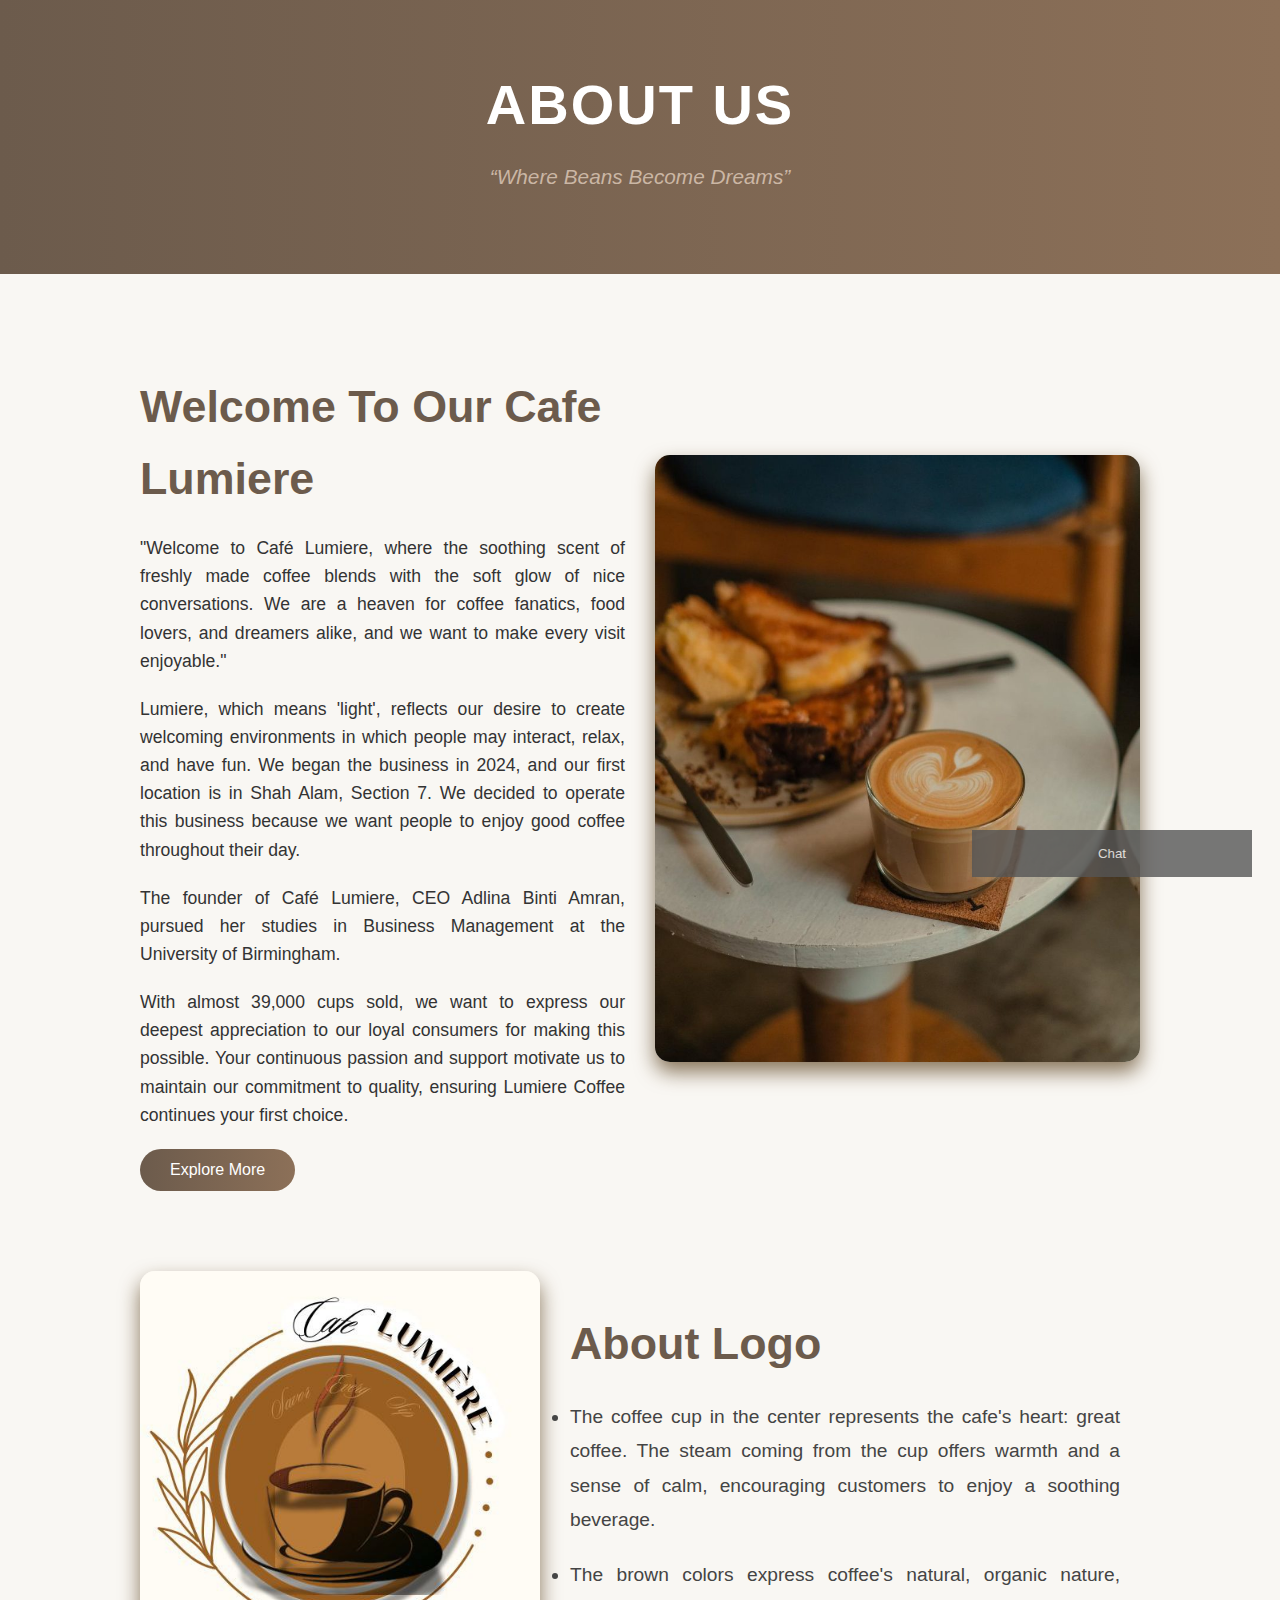
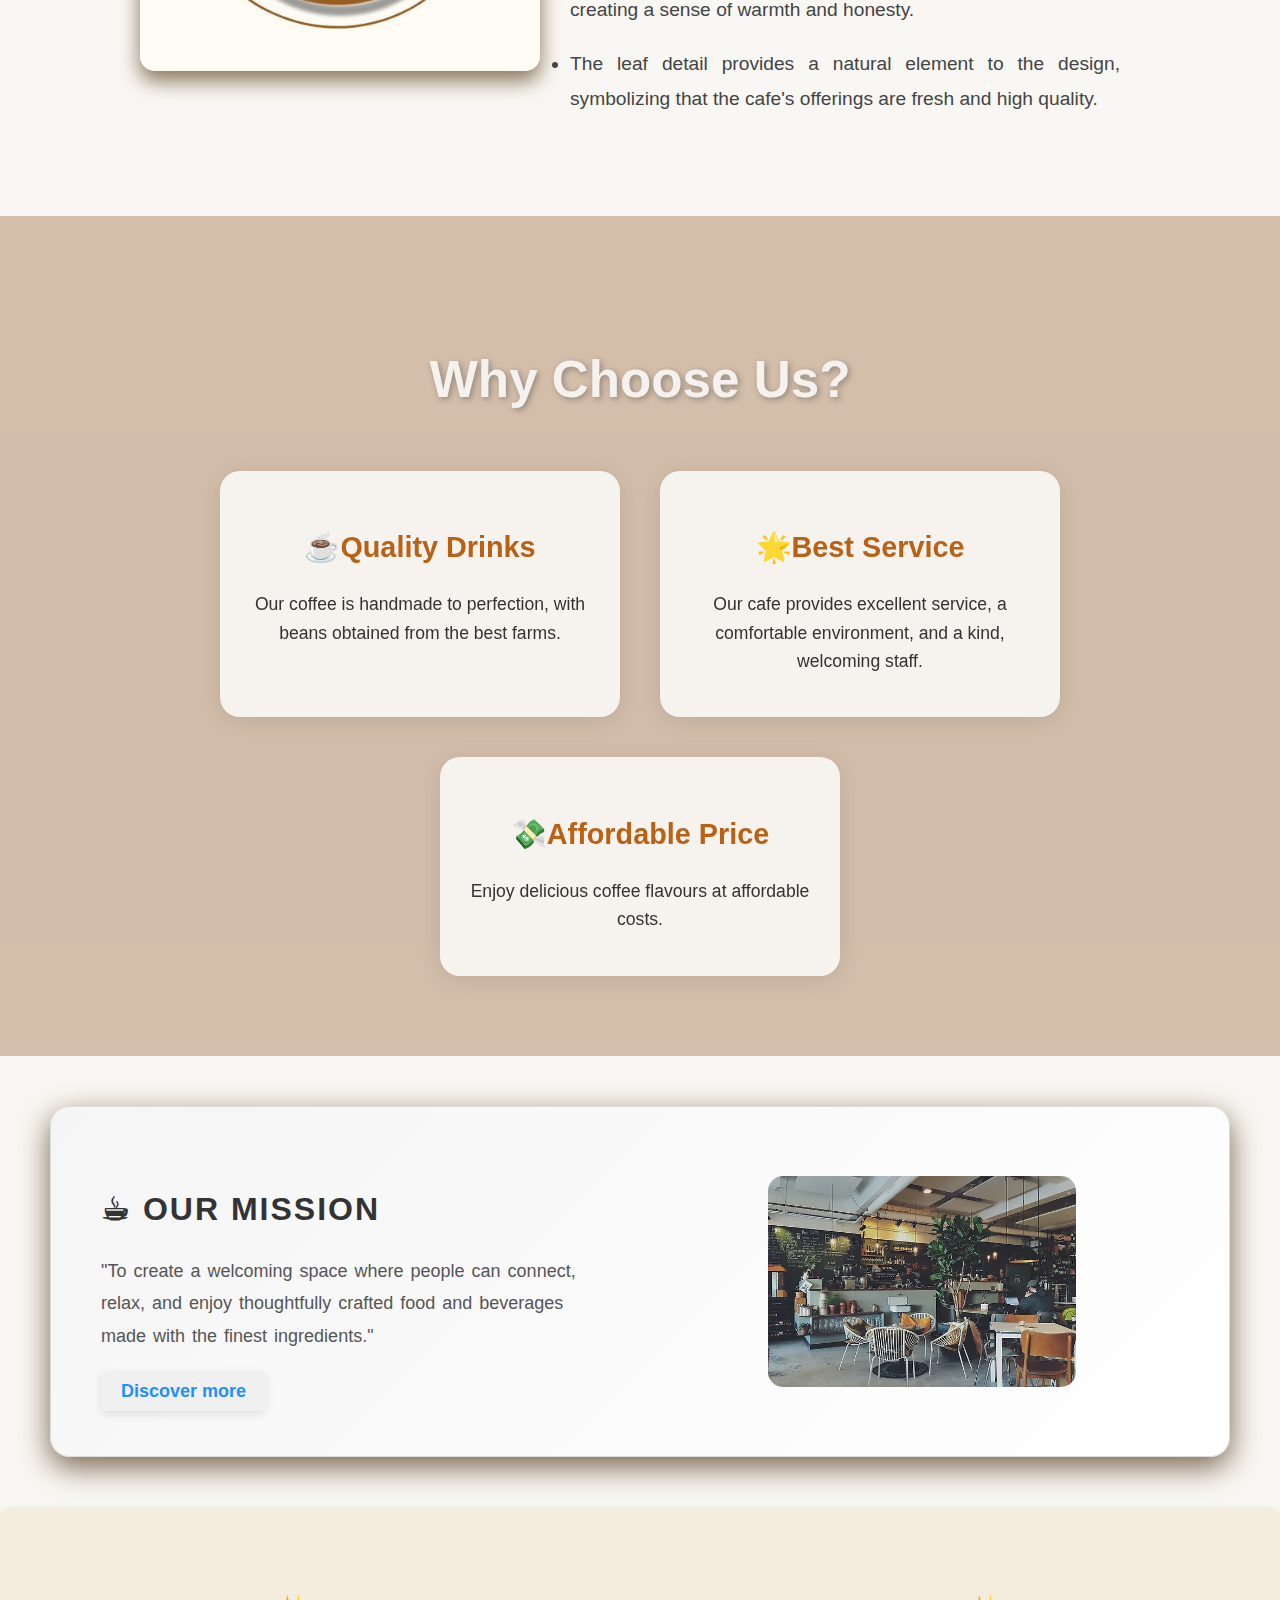
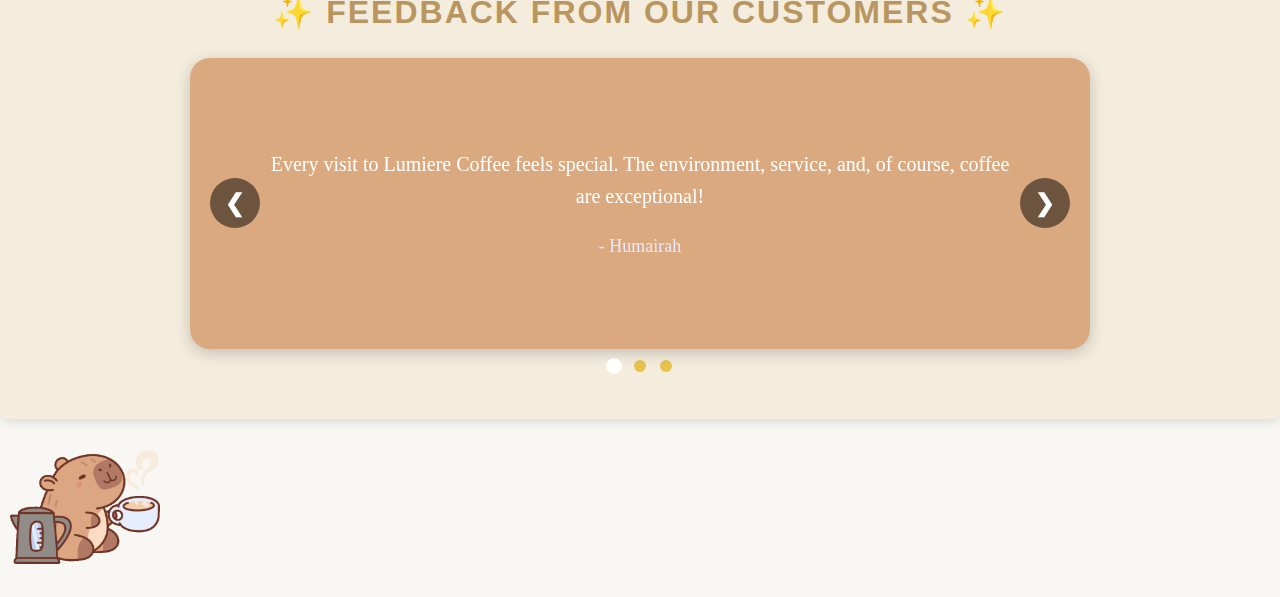
==== aboutus.html @ 56d82959 "Add files via upload" ====
<!DOCTYPE html>
<html lang="en">
<head>
    <meta charset="UTF-8">
    <meta name="viewport" content="width=device-width, initial-scale=1.0">
    <title>About Us - Café</title>
    <style>
       
        body {
            font-family: 'Poppins', sans-serif;
            margin: 0;
            padding: 0;
            background-color: #f9f7f3;
            color: #333;
            line-height: 1.6;
        }
        
        .header {
            text-align: center;
            padding: 60px 20px;
            background: linear-gradient(to right, #6c5b4c, #8c7058);
            color: #fff;
           
        }
        .header h1 {
            font-size: 3.5em;
            margin: 0;
            text-transform: uppercase;
            letter-spacing: 2px;
        }
        .header p {
            font-size: 1.3em;
            margin-top: 10px;
            font-style: italic;
            color: #e1cebdc7;
        }

        
        .about-container {
            max-width: 1000px;
            margin: 60px auto;
            padding: 0 20px;
         
        }
        .about-row {
            display: flex;
            flex-wrap: wrap;
            gap: 30px;
            align-items: center;
        }
        .about-col {
            flex: 1 1 45%;
            position: relative;
        }
        .about-text h2 {
            font-size: 2.8em;
            color: #6c5b4c;
            margin-bottom: 20px;
            text-transform: capitalize;
        }
        .about-text p {
            font-size: 1.1em;
            margin-bottom: 20px;
            text-align: justify;
        }
        .about-text button {
            padding: 12px 30px;
            background: linear-gradient(to right, #6c5b4c, #8c7058);
            color: #fff;
            border: none;
            border-radius: 30px;
            font-size: 1em;
            cursor: pointer;
            transition: background 0.3s;
        }
        .about-text button:hover {
            background: linear-gradient(to left, #6c5b4c, #8c7058);
        }
        .about-image img {
            width: 100%;
            border-radius: 15px;
            box-shadow: 0 10px 20px rgba(79, 51, 13, 0.66);
        }
        .logo-container {
            max-width: 1000px;
            margin: 60px auto;
            padding: 20px;
            font-family: 'Arial', sans-serif;
        }

        .logo-row {
            display: flex;
            flex-wrap: wrap;
            gap: 30px;
            align-items: flex-start;
        }

        .logo-text {
            flex: 1 1 55%;
            position: relative;
            padding-right: 20px;
        }

        .logo-text h2 {
            font-size: 2.8em;
            color: #6c5b4c;
            margin-bottom: 20px;
            text-transform: capitalize;
            font-weight: bold;
        }

        .logo-text ul {
            list-style:disc;
            padding: 0;
        }

        .logo-text li {
            font-size: 1.2em;
            margin-bottom: 20px;
            text-align: justify;
            line-height: 1.8em;
            color: #444;
        }

        .logo-image {
            flex: 1 1 40%;
        }

        .logo-image img {
            width: 100%;
            border-radius: 15px;
            box-shadow: 0 10px 20px rgba(79, 51, 13, 0.66);
        }

        a {
            text-decoration: none;
        }

       
        .features {
        background:#c4a88fba;
        padding: 80px 30px;
        text-align: center;
        background-size: cover;
        background-position: center;
        color: #fff;
        font-family: 'Roboto', sans-serif;
        }

        .features h2 {
            font-size: 3.2em;
            font-weight: 700;
            margin-bottom: 50px;
            color: #f4f1ee;
            text-shadow: 2px 2px 6px rgba(0, 0, 0, 0.3);
        }

        .features-row {
            display: flex;
            flex-wrap: wrap;
            justify-content: center;
            gap: 40px;
        }

        .feature {
            flex: 1 1 30%;
            max-width: 350px;
            padding: 25px;
            border-radius: 20px;
            background: rgba(255, 255, 255, 0.8);
            box-shadow: 0 4px 25px rgba(0, 0, 0, 0.1);
            text-align: center;
            transition: transform 0.3s, box-shadow 0.3s, background-color 0.3s;
            backdrop-filter: blur(10px);
        }

        .feature:hover {
            transform: translateY(-15px);
            box-shadow: 0 8px 30px rgba(0, 0, 0, 0.3);
            background-color: rgba(255, 255, 255, 0.9);
        }

        .feature h3 {
            font-size: 1.8em;
            color: #b96115;
            margin-bottom: 20px;
            font-weight: 600;
        }

        .feature p {
            font-size: 1.1em;
            line-height: 1.6;
            color: #333;
            margin-top: 10px;
        }

        @media (max-width: 768px) {
            .feature {
                flex: 1 1 45%;
            }
        }

        @media (max-width: 480px) {
            .feature {
                flex: 1 1 100%;
            }
        }

        
        .about-image img {
            animation: fadeIn 1.5s ease-in-out;
        }
        @keyframes fadeIn {
            from {
                opacity: 0;
                transform: scale(0.9);
            }
            to {
                opacity: 1;
                transform: scale(1);
            }
        }
        .mission-section {
            display: flex;
            align-items: center;
            justify-content: space-between;
            padding: 50px;
            background: linear-gradient(135deg, #f5f5f5, #fff);
            border: 1px solid #dcdcdc;
            box-shadow: 0px 10px 30px rgba(90, 63, 35, 0.801);
            margin: 50px;
            border-radius: 20px;
            overflow: hidden;
        }

        .mission-content {
            flex: 1;
            padding-right: 50px;
            text-align: left;
            animation: fadeIn 1.5s ease;
        }

        .mission-content h2 {
            font-size: 32px;
            font-weight: bold;
            color: #333;
            margin-bottom: 20px;
            text-transform: uppercase;
            letter-spacing: 2px;
        }

        .mission-content p {
            font-size: 18px;
            color: #555;
            line-height: 1.8;
            margin-bottom: 25px;
            word-spacing: 2px;
        }

        .discover-link {
            font-size: 18px;
            color: #1e90ff;
            text-decoration: none;
            font-weight: bold;
            padding: 10px 20px;
            background-color: #f0f0f0;
            border-radius: 5px;
            box-shadow: 0px 3px 8px rgba(0, 0, 0, 0.1);
            transition: all 0.3s ease;
        }

        .discover-link:hover {
            background-color: #1e90ff;
            color: #fff;
            box-shadow: 0px 5px 15px rgba(30, 144, 255, 0.4);
        }

        .mission-image {
            flex: 1;
            display: flex;
            justify-content: center;
            animation: slideIn 1.5s ease;
        
        }

        .mission-image img {
            max-width: 60%;
            height: auto;
            border-radius: 15px;
            transition: transform 0.3s ease, box-shadow 0.3s ease;
        }

        .mission-image img:hover {
            transform: scale(1.05);
            box-shadow: 0px 10px 25px rgba(0, 0, 0, 0.2);
        }

        
        @keyframes fadeIn {
            from {
                opacity: 0;
                transform: translateX(-30px);
            }
            to {
                opacity: 1;
                transform: translateX(0);
            }
        }

        @keyframes slideIn {
            from {
                opacity: 0;
                transform: translateX(30px);
            }
            to {
                opacity: 1;
                transform: translateX(0);
            }
        }
        .open-button {
        background-color: #555;
        color: white;
        padding: 16px 20px;
        border: none;
        cursor: pointer;
        opacity: 0.8;
        position: fixed;
        bottom: 23px;
        right: 28px;
        width: 280px;
        }

      
        .chat-popup {
        display: none;
        position: fixed;
        bottom: 0;
        right: 15px;
        border: 3px solid #f1f1f1;
        z-index: 9;
        }

      
        .form-container {
        max-width: 300px;
        padding: 10px;
        background-color: white;
        }

        .form-container textarea {
        width: 100%;
        padding: 15px;
        margin: 5px 0 22px 0;
        border: none;
        background: #f1f1f1;
        resize: none;
        min-height: 200px;
        }

        .form-container textarea:focus {
        background-color: #ddd;
        outline: none;
        }

   
        .form-container .btn {
        background-color: #04AA6D;
        color: white;
        padding: 16px 20px;
        border: none;
        cursor: pointer;
        width: 100%;
        margin-bottom:10px;
        opacity: 0.8;
        }

     
        .form-container .cancel {
        background-color: red;
        }

   
        .form-container .btn:hover, .open-button:hover {
        opacity: 1;
        }
        
 
    .slideshow-container {
            position: relative;
            background:#daa97f;
            border-radius: 20px;
            box-shadow: 0 4px 15px rgba(0, 0, 0, 0.2);
            overflow: hidden;
            max-width: 900px;
            margin: 5px auto;
        }

        .mySlides {
            display: none;
            padding: 70px;
            text-align: center;
            font-family: 'Georgia', serif;
            color: #ffffff;
            animation: fadeIn 1s ease-in-out;
        }

        @keyframes fadeIn {
            from { opacity: 0; }
            to { opacity: 1; }
        }

        .prev, .next {
            cursor: pointer;
            position: absolute;
            top: 50%;
            width: 50px;
            height: 50px;
            margin-top: -25px;
            background-color: rgba(0, 0, 0, 0.5);
            color: #ffffff;
            border: none;
            border-radius: 50%;
            font-weight: bold;
            font-size: 24px;
            user-select: none;
            display: flex;
            align-items: center;
            justify-content: center;
            transition: background-color 0.3s ease;
        }

        .prev:hover, .next:hover {
            background-color: #ffffff;
            color: #000000;
        }


        .next {
            right: 20px;
        }

        .prev {
            left: 20px;
        }

        .dot-container {
            text-align: center;
        
        }

        .dot {
            
            cursor: pointer;
            height: 12px;
            width: 12px;
            margin: 0 5px;
            background-color: rgba(228, 184, 41, 0.8);
            border-radius: 50%;
            display: inline-block;
            transition: transform 0.3s ease, background-color 0.3s ease;
        }

        .active, .dot:hover {
            background-color: #ffffff;
            transform: scale(1.3);
        }

        p {
            font-style:normal;
            font-size: 20px;
        }

        .customer {
            color: #e6e8ff;
            font-size: 18px;
            margin-top: 10px;
            display: block;
        }
        .feedback-section {
        background-color: #f3e8d5b5; 
        padding: 40px 20px; 
        border-radius: 10px;
        box-shadow: 0px 4px 10px rgba(0, 0, 0, 0.1);
       }

        .feedback-title { 
            text-align: center;
            font-size: 32px;
            font-weight: bold;
            color: #b99660;
            margin-top: 40px;
            margin-bottom: 20px;
            text-transform: uppercase;
            letter-spacing: 2px;
            font-family: 'Roboto', sans-serif;

     }
     .bottom-right-gif {
             position:static; 
             bottom: 0; 
             left: 0; 
             width: 150px; 
             height: auto;
             margin: 10px;            
        }  

    </style>
</head>
<body>

    
    <section class="header">
        <h1>About Us</h1>
        <p>“Where Beans Become Dreams”</p>
    </section>

  
    <section class="about-container">
        <div class="about-row">
            <div class="about-col about-text">
                <h2>Welcome to Our Cafe Lumiere</h2>
                <p>"Welcome to Café Lumiere, where the soothing scent of freshly made coffee blends with the soft glow of nice conversations. We are a heaven for coffee fanatics, food lovers, and dreamers alike, and we want to make every visit enjoyable."</p>
                <p>Lumiere, which means 'light', reflects our desire to create welcoming environments in which people may interact, relax, and have fun. We began the business in 2024, and our first location is in Shah Alam, Section 7. We decided to operate this business because we want people to enjoy good coffee throughout their day.</p>
                <p>The founder of Café Lumiere, CEO Adlina Binti Amran, pursued her studies in Business Management at the University of Birmingham.</p>
                <p>With almost 39,000 cups sold, we want to express our deepest appreciation to our loyal consumers for making this possible. Your continuous passion and support motivate us to maintain our commitment to quality, ensuring Lumiere Coffee continues your first choice.</p>
                <button>Explore More</button>
            </div>
            <div class="about-col about-image">
               <a href="images cafe/cafe 2.jpg"> <img src="images cafe/cafe 2.jpg" alt="Cafe Image"></a>
            </div>
        </div>
    </section>
    <section class="logo-container">
        <div class="logo-row">
            <div class="logo-image">
                <a href="images cafe/logo.jpg">
                    <img src="images cafe/logo.jpg" alt="Logo Image">
                </a>
            </div>
            <div class="logo-text">
                <h2>About Logo</h2>
                <ul>
                    <li>The coffee cup in the center represents the cafe's heart: great coffee. The steam coming from the cup offers warmth and a sense of calm, encouraging customers to enjoy a soothing beverage.</li>
                    <li>The brown colors express coffee's natural, organic nature, creating a sense of warmth and honesty.</li>
                    <li>The leaf detail provides a natural element to the design, symbolizing that the cafe's offerings are fresh and high quality.</li>
                </ul>
            </div>
        </div>
    </section>

   
    <section class="features">
        <h2>Why Choose Us?</h2>
        <div class="features-row">
            <div class="feature">
                <h3>☕Quality Drinks</h3>
                <p>Our coffee is handmade to perfection, with beans obtained from the best farms.</p>
            </div>
            <div class="feature">
                <h3>🌟Best Service</h3>
                <p>Our cafe provides excellent service, a comfortable environment, and a kind, welcoming staff.</p>
            </div>
            <div class="feature">
                <h3>💸Affordable Price</h3>
                <p>Enjoy delicious coffee flavours at affordable costs.</p>
            </div>
        </div>
    </section>

    <section class="mission-section">
        <div class="mission-content">
            <h2>☕︎ OUR MISSION</h2>
            <p>"To create a welcoming space where people can connect, relax, and enjoy thoughtfully crafted food and beverages made with the finest ingredients."</p>
            <a href="#" class="discover-link">Discover more</a>
        </div>
        <div class="mission-image">
            <img src="images cafe/cafe.webp" alt="Coffee Process">
        </div>
    </section>

    <button class="open-button" onclick="openForm()">Chat</button>

<div class="chat-popup" id="myForm">
  <form action="/action_page.php" class="form-container">
    <h1>Chat</h1>

    <label for="msg"><b>Message</b></label>
    <textarea placeholder="Type message.." name="msg" required></textarea>

    <button type="submit" class="btn">Send</button>
    <button type="button" class="btn cancel" onclick="closeForm()">Close</button>
  </form>
</div>

<script>
function openForm() {
  document.getElementById("myForm").style.display = "block";
}

function closeForm() {
  document.getElementById("myForm").style.display = "none";
}
</script>


<section class="feedback-section">
<div class="feedback-title">✨ Feedback from our Customers ✨</div>
<div class="slideshow-container">

    <div class="mySlides">
      <p>Every visit to Lumiere Coffee feels special. The environment, service, and, of course, coffee are exceptional!</p>
      <p class="customer">- Humairah</p>
    </div>
    
    <div class="mySlides">
      <p>I come here to work, and my surroundings is ideal for productivity. Great Wi-Fi, and even better coffee!</p>
      <p class="customer">- Arif </p>
    </div>
    
    <div class="mySlides">
      <p>Great coffee and reasonably priced food. Lumiere Coffee really cares about its consumers!</p>
      <p class="customer">- Lee </p>
    </div>
    
    <a class="prev" onclick="plusSlides(-1)">❮</a>
    <a class="next" onclick="plusSlides(1)">❯</a>
    
    </div>
    
    <div class="dot-container">
      <span class="dot" onclick="currentSlide(1)"></span> 
      <span class="dot" onclick="currentSlide(2)"></span> 
      <span class="dot" onclick="currentSlide(3)"></span> 
    </div>
    </div>

    </section>
    
    <script>
    var slideIndex = 1;
    showSlides(slideIndex);
    
    function plusSlides(n) {
      showSlides(slideIndex += n);
    }
    
    function currentSlide(n) {
      showSlides(slideIndex = n);
    }
    
    function showSlides(n) {
      var i;
      var slides = document.getElementsByClassName("mySlides");
      var dots = document.getElementsByClassName("dot");
      if (n > slides.length) {slideIndex = 1}    
      if (n < 1) {slideIndex = slides.length}
      for (i = 0; i < slides.length; i++) {
          slides[i].style.display = "none";  
      }
      for (i = 0; i < dots.length; i++) {
          dots[i].className = dots[i].className.replace(" active", "");
      }
      slides[slideIndex-1].style.display = "block";  
      dots[slideIndex-1].className += " active";
    }
    </script>   
    <div>
        <img src="images cafe/coffee gif.gif" alt="Cute animation" class="bottom-right-gif">
    </div>

</body>
</html>
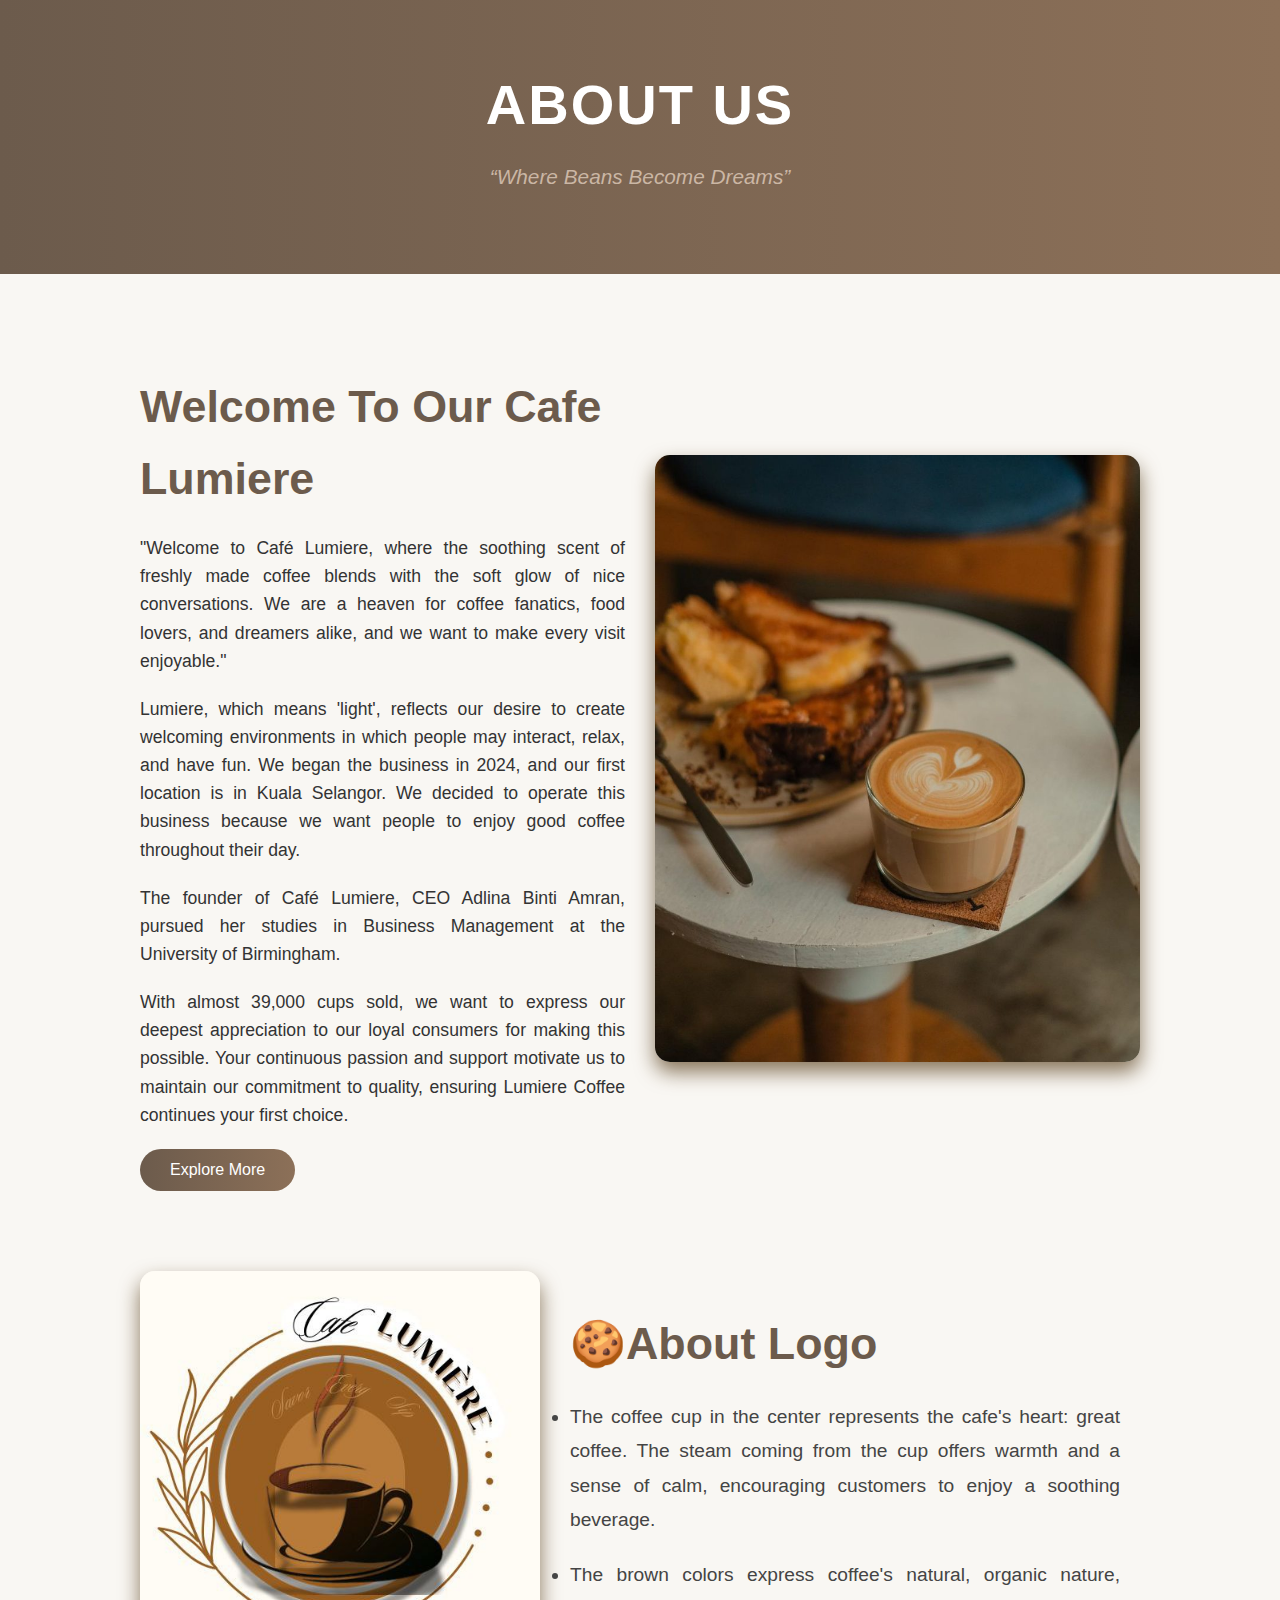
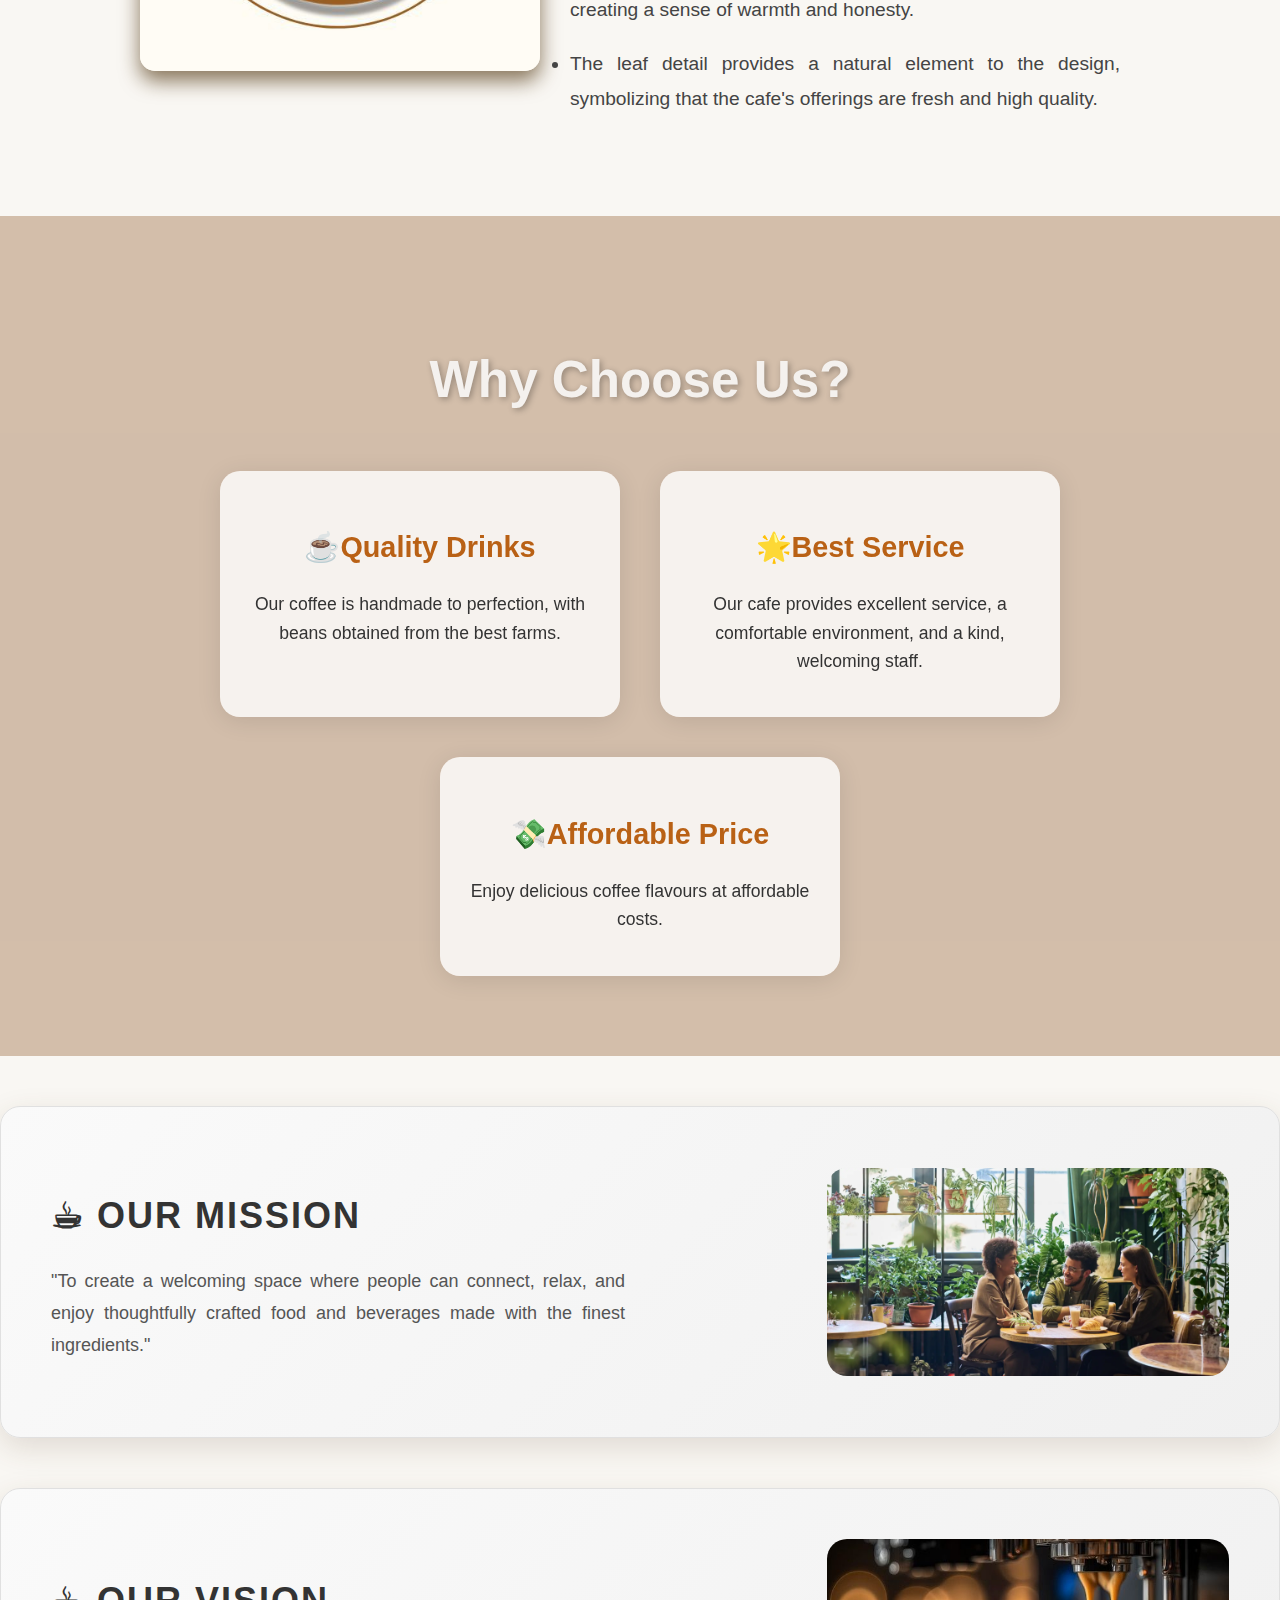
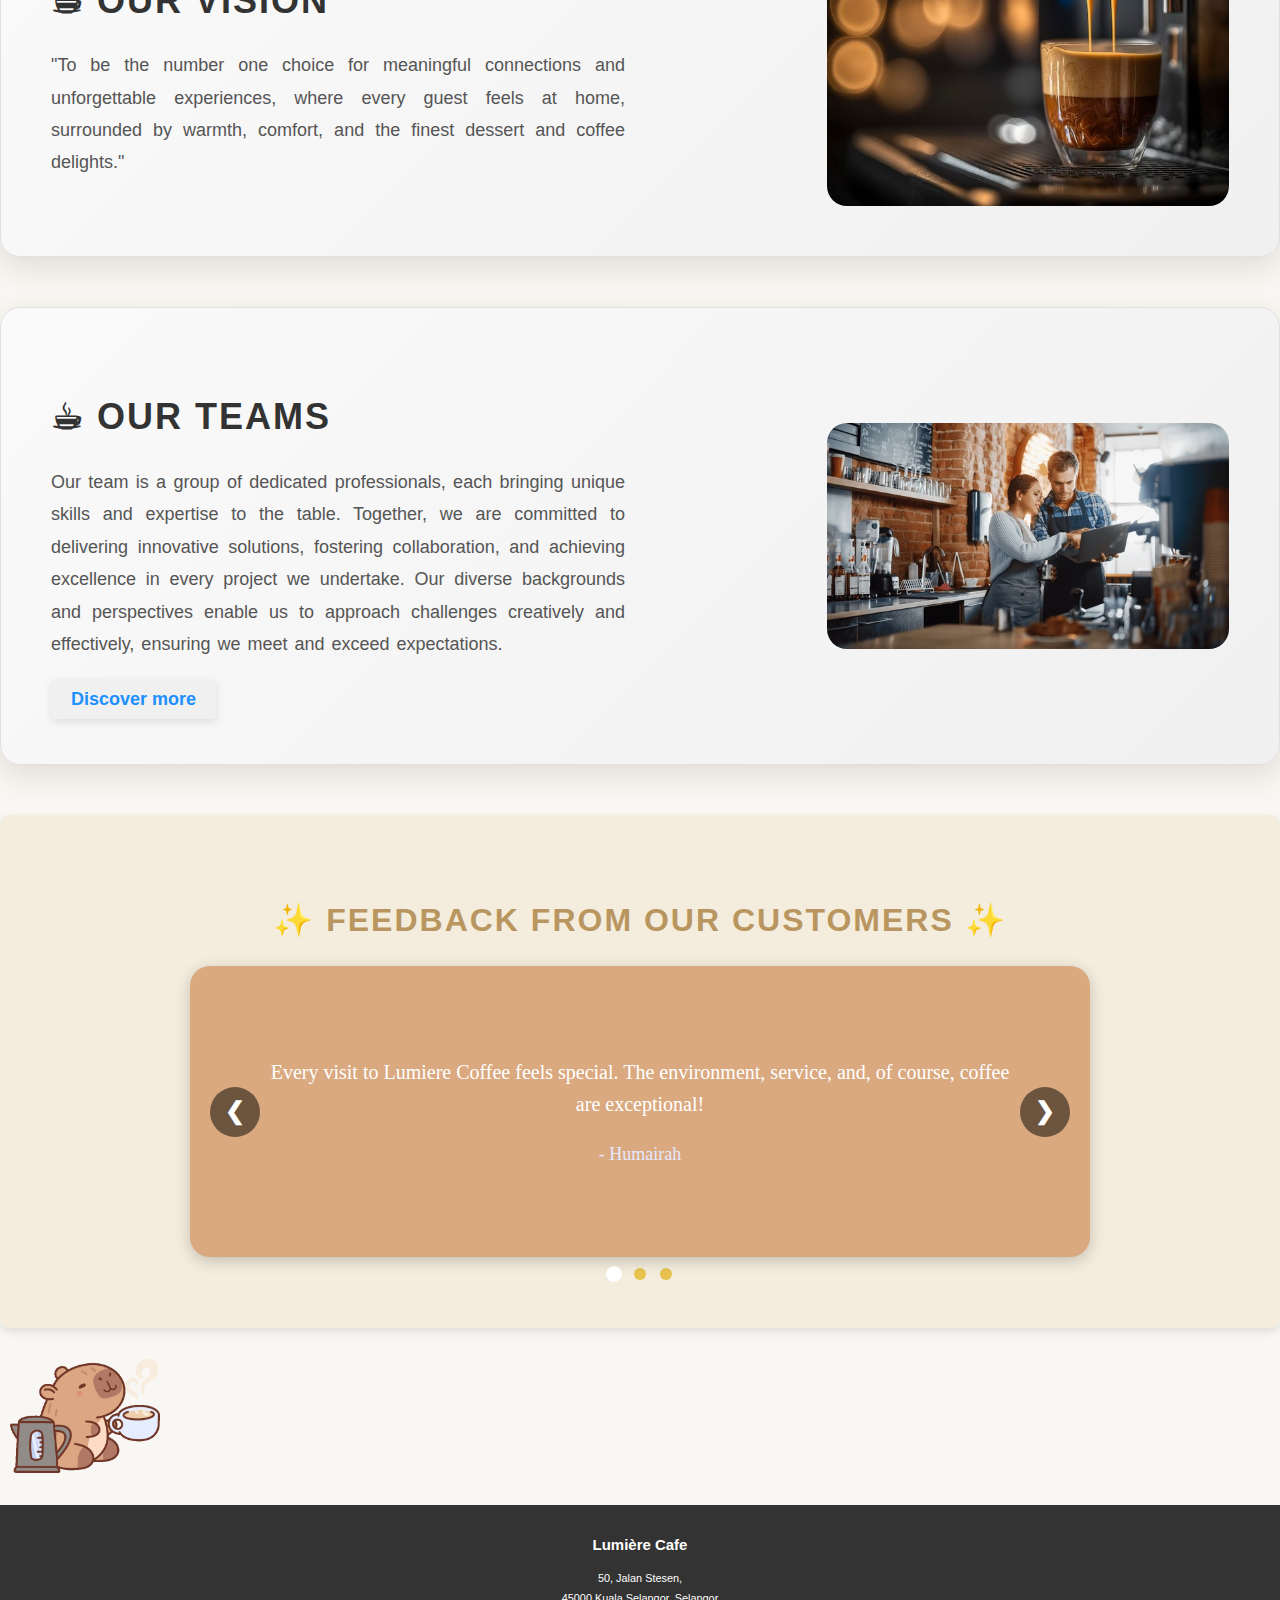
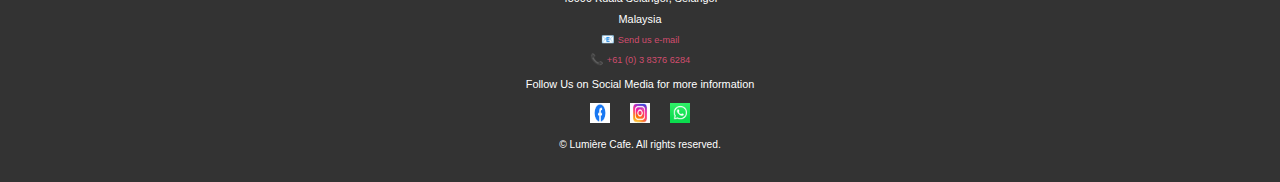
==== commit 0087fb52: "Add files via upload" ====
--- a/aboutus.html
+++ b/aboutus.html
@@ -7,7 +7,7 @@
     <style>
        
         body {
-            font-family: 'Poppins', sans-serif;
+            font-family: 'Poppins',arial, sans-serif;
             margin: 0;
             padding: 0;
             background-color: #f9f7f3;
@@ -81,6 +81,21 @@
             border-radius: 15px;
             box-shadow: 0 10px 20px rgba(79, 51, 13, 0.66);
         }
+                
+        .about-image img {
+            animation: fadeIn 1.5s ease-in-out;
+        }
+        @keyframes fadeIn {
+            from {
+                opacity: 0;
+                transform: scale(0.9);
+            }
+            to {
+                opacity: 1;
+                transform: scale(1);
+            }
+        }
+        
         .logo-container {
             max-width: 1000px;
             margin: 60px auto;
@@ -135,6 +150,21 @@
         a {
             text-decoration: none;
         }
+                
+        .logo-image img {
+            animation: fadeIn 1.5s ease-in-out;
+        }
+        @keyframes fadeIn {
+            from {
+                opacity: 0;
+                transform: scale(0.9);
+            }
+            to {
+                opacity: 1;
+                transform: scale(1);
+            }
+        }
+        
 
        
         .features {
@@ -204,184 +234,6 @@
             .feature {
                 flex: 1 1 100%;
             }
-        }
-
-        
-        .about-image img {
-            animation: fadeIn 1.5s ease-in-out;
-        }
-        @keyframes fadeIn {
-            from {
-                opacity: 0;
-                transform: scale(0.9);
-            }
-            to {
-                opacity: 1;
-                transform: scale(1);
-            }
-        }
-        .mission-section {
-            display: flex;
-            align-items: center;
-            justify-content: space-between;
-            padding: 50px;
-            background: linear-gradient(135deg, #f5f5f5, #fff);
-            border: 1px solid #dcdcdc;
-            box-shadow: 0px 10px 30px rgba(90, 63, 35, 0.801);
-            margin: 50px;
-            border-radius: 20px;
-            overflow: hidden;
-        }
-
-        .mission-content {
-            flex: 1;
-            padding-right: 50px;
-            text-align: left;
-            animation: fadeIn 1.5s ease;
-        }
-
-        .mission-content h2 {
-            font-size: 32px;
-            font-weight: bold;
-            color: #333;
-            margin-bottom: 20px;
-            text-transform: uppercase;
-            letter-spacing: 2px;
-        }
-
-        .mission-content p {
-            font-size: 18px;
-            color: #555;
-            line-height: 1.8;
-            margin-bottom: 25px;
-            word-spacing: 2px;
-        }
-
-        .discover-link {
-            font-size: 18px;
-            color: #1e90ff;
-            text-decoration: none;
-            font-weight: bold;
-            padding: 10px 20px;
-            background-color: #f0f0f0;
-            border-radius: 5px;
-            box-shadow: 0px 3px 8px rgba(0, 0, 0, 0.1);
-            transition: all 0.3s ease;
-        }
-
-        .discover-link:hover {
-            background-color: #1e90ff;
-            color: #fff;
-            box-shadow: 0px 5px 15px rgba(30, 144, 255, 0.4);
-        }
-
-        .mission-image {
-            flex: 1;
-            display: flex;
-            justify-content: center;
-            animation: slideIn 1.5s ease;
-        
-        }
-
-        .mission-image img {
-            max-width: 60%;
-            height: auto;
-            border-radius: 15px;
-            transition: transform 0.3s ease, box-shadow 0.3s ease;
-        }
-
-        .mission-image img:hover {
-            transform: scale(1.05);
-            box-shadow: 0px 10px 25px rgba(0, 0, 0, 0.2);
-        }
-
-        
-        @keyframes fadeIn {
-            from {
-                opacity: 0;
-                transform: translateX(-30px);
-            }
-            to {
-                opacity: 1;
-                transform: translateX(0);
-            }
-        }
-
-        @keyframes slideIn {
-            from {
-                opacity: 0;
-                transform: translateX(30px);
-            }
-            to {
-                opacity: 1;
-                transform: translateX(0);
-            }
-        }
-        .open-button {
-        background-color: #555;
-        color: white;
-        padding: 16px 20px;
-        border: none;
-        cursor: pointer;
-        opacity: 0.8;
-        position: fixed;
-        bottom: 23px;
-        right: 28px;
-        width: 280px;
-        }
-
-      
-        .chat-popup {
-        display: none;
-        position: fixed;
-        bottom: 0;
-        right: 15px;
-        border: 3px solid #f1f1f1;
-        z-index: 9;
-        }
-
-      
-        .form-container {
-        max-width: 300px;
-        padding: 10px;
-        background-color: white;
-        }
-
-        .form-container textarea {
-        width: 100%;
-        padding: 15px;
-        margin: 5px 0 22px 0;
-        border: none;
-        background: #f1f1f1;
-        resize: none;
-        min-height: 200px;
-        }
-
-        .form-container textarea:focus {
-        background-color: #ddd;
-        outline: none;
-        }
-
-   
-        .form-container .btn {
-        background-color: #04AA6D;
-        color: white;
-        padding: 16px 20px;
-        border: none;
-        cursor: pointer;
-        width: 100%;
-        margin-bottom:10px;
-        opacity: 0.8;
-        }
-
-     
-        .form-container .cancel {
-        background-color: red;
-        }
-
-   
-        .form-container .btn:hover, .open-button:hover {
-        opacity: 1;
         }
         
  
@@ -503,7 +355,128 @@
              height: auto;
              margin: 10px;            
         }  
-
+    
+    
+    .team-section, .vision-section,.mission-section {
+        display: flex;
+        align-items: center;
+        justify-content: space-between;
+        padding: 50px;
+        background: linear-gradient(135deg, #fafafa, #f0f0f0);
+        border: 1px solid #e0e0e0;
+        box-shadow: 0px 10px 30px rgba(90, 63, 35, 0.15);
+        margin: 50px auto;
+        border-radius: 20px;
+        max-width: 1200px;
+    }
+
+    .team-content, .vision-content, .mission-content {
+        flex: 1;
+        padding-right: 30px;
+        animation: fadeIn 1.5s ease;
+    }
+
+    .team-content h2, .vision-content h2, .mission-content h2 {
+        font-size: 36px;
+        font-weight: bold;
+        color: #333;
+        margin-bottom: 20px;
+        text-transform: uppercase;
+        letter-spacing: 2px;
+    }
+
+    .team-content p, .vision-content p, .mission-content p {
+        font-size: 18px;
+        color: #555;
+        line-height: 1.8;
+        margin-bottom: 25px;
+        text-align: justify;
+        word-spacing: 2px;
+    }
+
+    .discover-link {
+        font-size: 18px;
+        color: #1e90ff;
+        text-decoration: none;
+        font-weight: bold;
+        padding: 10px 20px;
+        background-color: #f0f0f0;
+        border-radius: 5px;
+        box-shadow: 0px 3px 8px rgba(0, 0, 0, 0.1);
+        transition: all 0.3s ease;
+    }
+
+    .discover-link:hover {
+        background-color: #1e90ff;
+        color: #fff;
+        box-shadow: 0px 5px 15px rgba(30, 144, 255, 0.4);
+    }
+
+    .team-image, .vision-image, .mission-image {
+        flex: 1;
+        display: flex;
+        justify-content: flex-end; 
+        animation: slideIn 1.5s ease;
+    }
+
+    .team-image img, .vision-image img, .mission-image img {
+        max-width: 70%;
+        height: auto;
+        max-height: 350px;
+        border-radius: 20px;
+        transition: transform 0.3s ease, box-shadow 0.3s ease;
+        object-fit: cover;
+    }
+
+    .team-image img:hover, .vision-image img:hover, .mission-image img:hover {
+        transform: scale(1.05);
+        box-shadow: 0px 10px 25px rgba(0, 0, 0, 0.2);
+    }
+
+    @keyframes fadeIn {
+        from {
+            opacity: 0;
+            transform: translateX(-30px);
+        }
+        to {
+            opacity: 1;
+            transform: translateX(0);
+        }
+    }
+
+    footer {
+  text-align: center;
+  padding: 15px; 
+  background: #333;
+  color: #fff;
+  font-size: 0.8em;
+  line-height: 1.4; 
+}
+
+footer a {
+  color: #d14d6e;
+  text-decoration: none;
+  font-size: 0.85em;
+}
+
+.social-media img {
+  width: 20px; 
+  height: 20px;
+  margin: 0 8px; 
+  vertical-align: middle;
+}
+
+.info p {
+  margin: 5px 0; 
+  font-size: 0.85em; 
+}
+
+.center p {
+  margin: 10px 0;
+  font-size: 0.85em; 
+}
+
+    
     </style>
 </head>
 <body>
@@ -520,10 +493,12 @@
             <div class="about-col about-text">
                 <h2>Welcome to Our Cafe Lumiere</h2>
                 <p>"Welcome to Café Lumiere, where the soothing scent of freshly made coffee blends with the soft glow of nice conversations. We are a heaven for coffee fanatics, food lovers, and dreamers alike, and we want to make every visit enjoyable."</p>
-                <p>Lumiere, which means 'light', reflects our desire to create welcoming environments in which people may interact, relax, and have fun. We began the business in 2024, and our first location is in Shah Alam, Section 7. We decided to operate this business because we want people to enjoy good coffee throughout their day.</p>
+                <p>Lumiere, which means 'light', reflects our desire to create welcoming environments in which people may interact, relax, and have fun. We began the business in 2024, and our first location is in Kuala Selangor. We decided to operate this business because we want people to enjoy good coffee throughout their day.</p>
                 <p>The founder of Café Lumiere, CEO Adlina Binti Amran, pursued her studies in Business Management at the University of Birmingham.</p>
                 <p>With almost 39,000 cups sold, we want to express our deepest appreciation to our loyal consumers for making this possible. Your continuous passion and support motivate us to maintain our commitment to quality, ensuring Lumiere Coffee continues your first choice.</p>
-                <button>Explore More</button>
+                <a href="data.html" class="explore-more">
+                    <button>Explore More</button>
+                </a>
             </div>
             <div class="about-col about-image">
                <a href="images cafe/cafe 2.jpg"> <img src="images cafe/cafe 2.jpg" alt="Cafe Image"></a>
@@ -538,7 +513,7 @@
                 </a>
             </div>
             <div class="logo-text">
-                <h2>About Logo</h2>
+                <h2>🍪About Logo</h2>
                 <ul>
                     <li>The coffee cup in the center represents the cafe's heart: great coffee. The steam coming from the cup offers warmth and a sense of calm, encouraging customers to enjoy a soothing beverage.</li>
                     <li>The brown colors express coffee's natural, organic nature, creating a sense of warmth and honesty.</li>
@@ -571,46 +546,45 @@
         <div class="mission-content">
             <h2>☕︎ OUR MISSION</h2>
             <p>"To create a welcoming space where people can connect, relax, and enjoy thoughtfully crafted food and beverages made with the finest ingredients."</p>
-            <a href="#" class="discover-link">Discover more</a>
+          
         </div>
         <div class="mission-image">
-            <img src="images cafe/cafe.webp" alt="Coffee Process">
+            <img src="images cafe/cafe 3.webp" alt="Coffee Process">
         </div>
     </section>
 
-    <button class="open-button" onclick="openForm()">Chat</button>
-
-<div class="chat-popup" id="myForm">
-  <form action="/action_page.php" class="form-container">
-    <h1>Chat</h1>
-
-    <label for="msg"><b>Message</b></label>
-    <textarea placeholder="Type message.." name="msg" required></textarea>
-
-    <button type="submit" class="btn">Send</button>
-    <button type="button" class="btn cancel" onclick="closeForm()">Close</button>
-  </form>
-</div>
-
-<script>
-function openForm() {
-  document.getElementById("myForm").style.display = "block";
-}
-
-function closeForm() {
-  document.getElementById("myForm").style.display = "none";
-}
-</script>
+    <section class="vision-section">
+        <div class="vision-content">
+            <h2>☕︎ OUR vision</h2>
+            <p>"To be the number one choice for meaningful connections and unforgettable experiences, where every guest feels at home, surrounded by warmth, comfort, and the finest dessert and coffee delights."</p>
+        </div>
+        <div class="vision-image">
+            <img src="images cafe/coffee2.jpg" alt="Coffee Process">
+        </div>
+    </section>
+
+    <section class="team-section">
+        <div class="team-content">
+            <h2>☕︎ OUR TEAMS</h2>
+            <p>Our team is a group of dedicated professionals, each bringing unique skills and expertise to the table. Together, we are committed to delivering innovative solutions, fostering collaboration, and achieving excellence in every project we undertake. Our diverse backgrounds and perspectives enable us to approach challenges creatively and effectively, ensuring we meet and exceed expectations.</p>
+            <a href="teams.html" class="discover-link">Discover more</a>
+        </div>
+        <div class="vision-image">
+            <img src="images cafe/cafe team.webp" alt="Coffee Process">
+        </div>
+    </section>
+
 
 
 <section class="feedback-section">
 <div class="feedback-title">✨ Feedback from our Customers ✨</div>
 <div class="slideshow-container">
 
-    <div class="mySlides">
-      <p>Every visit to Lumiere Coffee feels special. The environment, service, and, of course, coffee are exceptional!</p>
-      <p class="customer">- Humairah</p>
-    </div>
+    <div class="mySlides"> 
+        <p>Every visit to Lumiere Coffee feels special. The environment, service, and, of course, coffee are exceptional!</p>
+        <p class="customer">- Humairah</p>
+      </div>
+      
     
     <div class="mySlides">
       <p>I come here to work, and my surroundings is ideal for productivity. Great Wi-Fi, and even better coffee!</p>
@@ -663,11 +637,69 @@
       slides[slideIndex-1].style.display = "block";  
       dots[slideIndex-1].className += " active";
     }
-    </script>   
+    </script>  
+    
     <div>
         <img src="images cafe/coffee gif.gif" alt="Cute animation" class="bottom-right-gif">
     </div>
 
+    <footer> 
+        <div class="info"> 
+            <h3>Lumière Cafe</h3> 
+            <p>50, Jalan Stesen,</p> 
+            <p>45000 Kuala Selangor, Selangor </p> 
+            <p>Malaysia</p> 
+            <p>📧 <a href="mailto:adlinaamran@gmail.com?">Send us e-mail</a></p> 
+            <p>📞 <a href="tel:+61383766284">+61 (0) 3 8376 6284</a></p> 
+        </div> 
+         
+        <div class="center"> 
+            <p> Follow Us on Social Media for more information </p> 
+        </div> 
+      
+        <div class="social-media"> 
+            <a href="https://facebook.com" target="_blank"><img src="images cafe/facebook.png" alt="Facebook"></a> 
+            <a href="https://www.instagram.com/sweet_batikluxe/" target="_blank"><img src="images cafe/instagram.jpg" alt="Instagram"></a> 
+            <a href="https://wa.link/0578p9" target="_blank"><img src="images cafe/icon whatsapp.png" alt="Whatsapp"></a> 
+        </div> 
+      </div> 
+      
+      <footer> 
+        &copy; <span id="year"></span> Lumière Cafe. All rights reserved.
+      </footer> 
+      
+      <script> 
+        // Smooth scrolling for navigation links 
+        document.querySelectorAll('nav a').forEach(anchor => { 
+            anchor.addEventListener('click', function(e) { 
+                e.preventDefault(); 
+                document.querySelector(this.getAttribute('href')).scrollIntoView({ 
+                    behavior: 'smooth' 
+                }); 
+            }); 
+        }); 
+      
+        // Form validation 
+        document.getElementById('contactForm').addEventListener('submit', function(e) { 
+            e.preventDefault(); 
+            const name = this.name.value.trim(); 
+            const email = this.email.value.trim(); 
+            const subject = this.subject.value.trim(); 
+            const message = this.message.value.trim(); 
+      
+            if (!name || !email || !subject || !message) { 
+                alert('All fields are required!'); 
+                return; 
+            } 
+            alert('Thank you for contacting us!'); 
+            this.reset(); 
+        }); 
+      
+        // Set the dynamic year in the footer 
+        document.getElementById('year').textContent = new Date().getFullYear(); 
+      </script>
+      </footer>
+
 </body>
 </html>
 
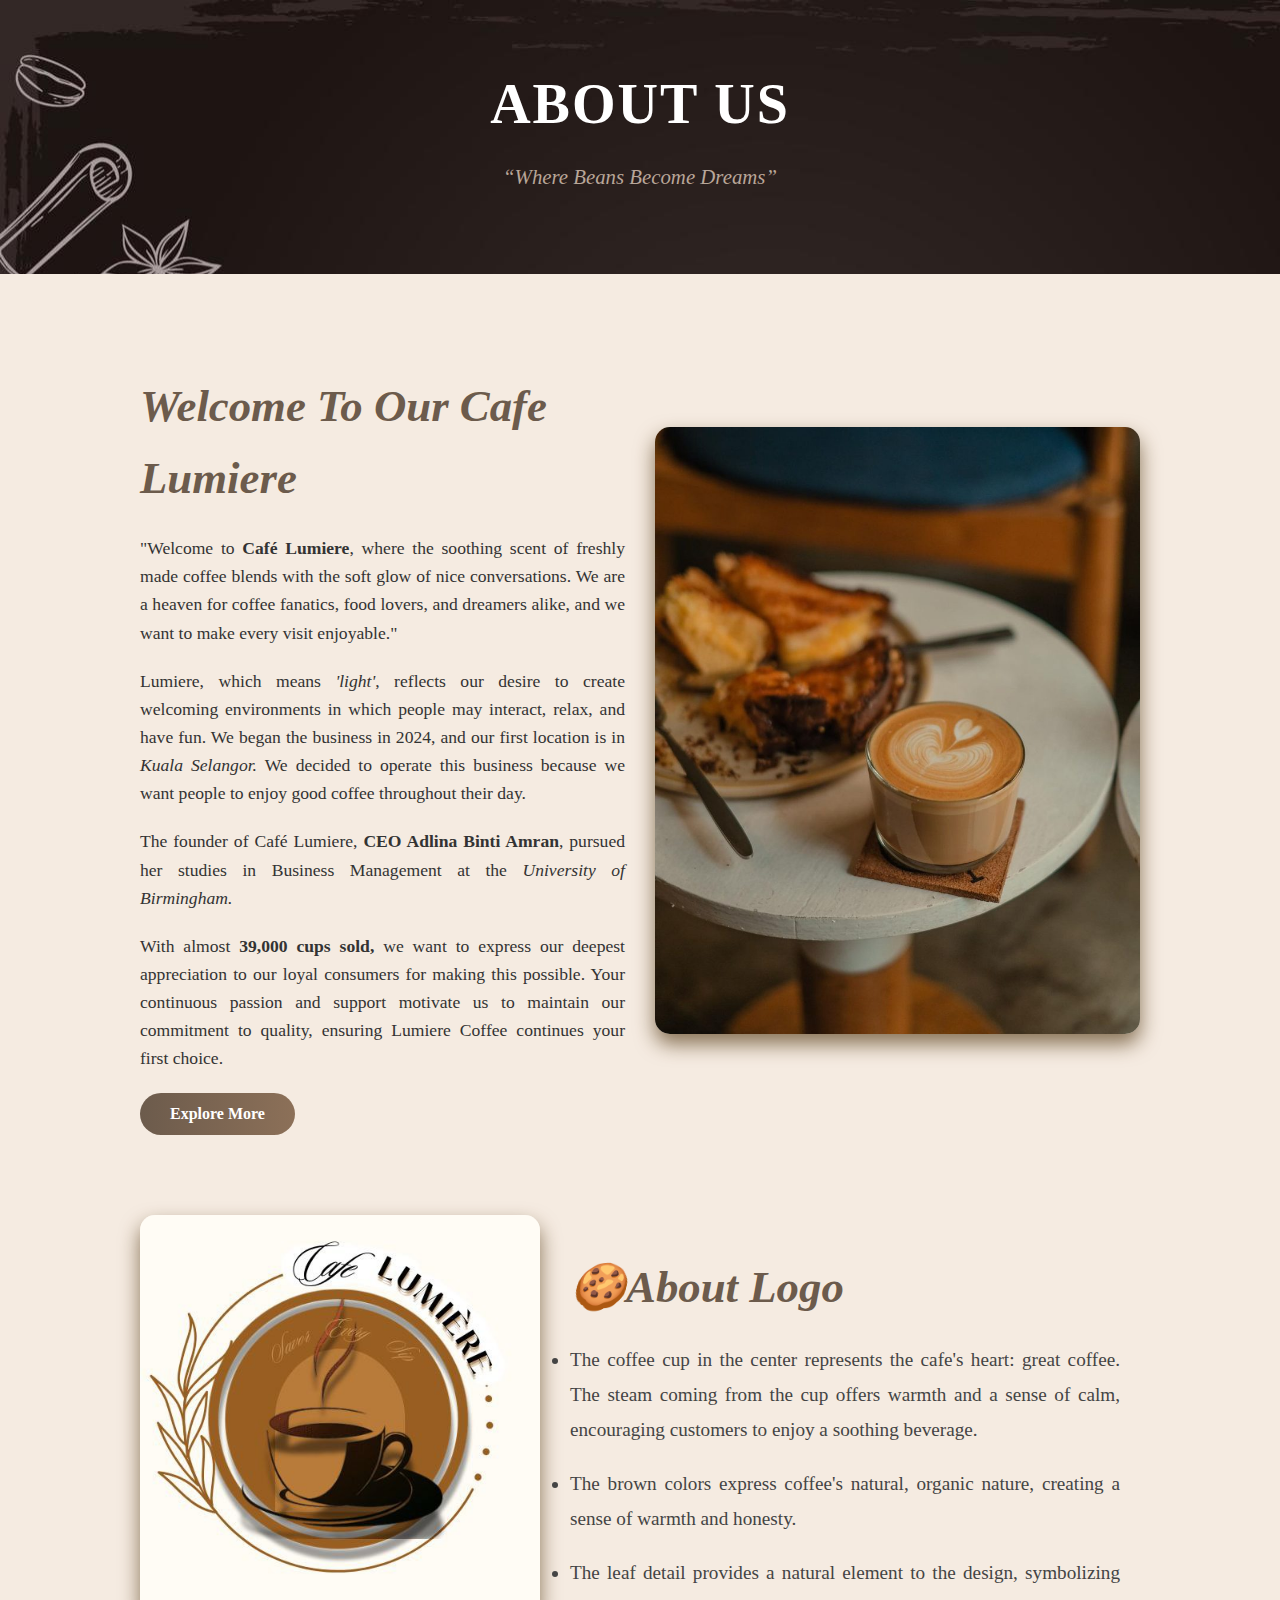
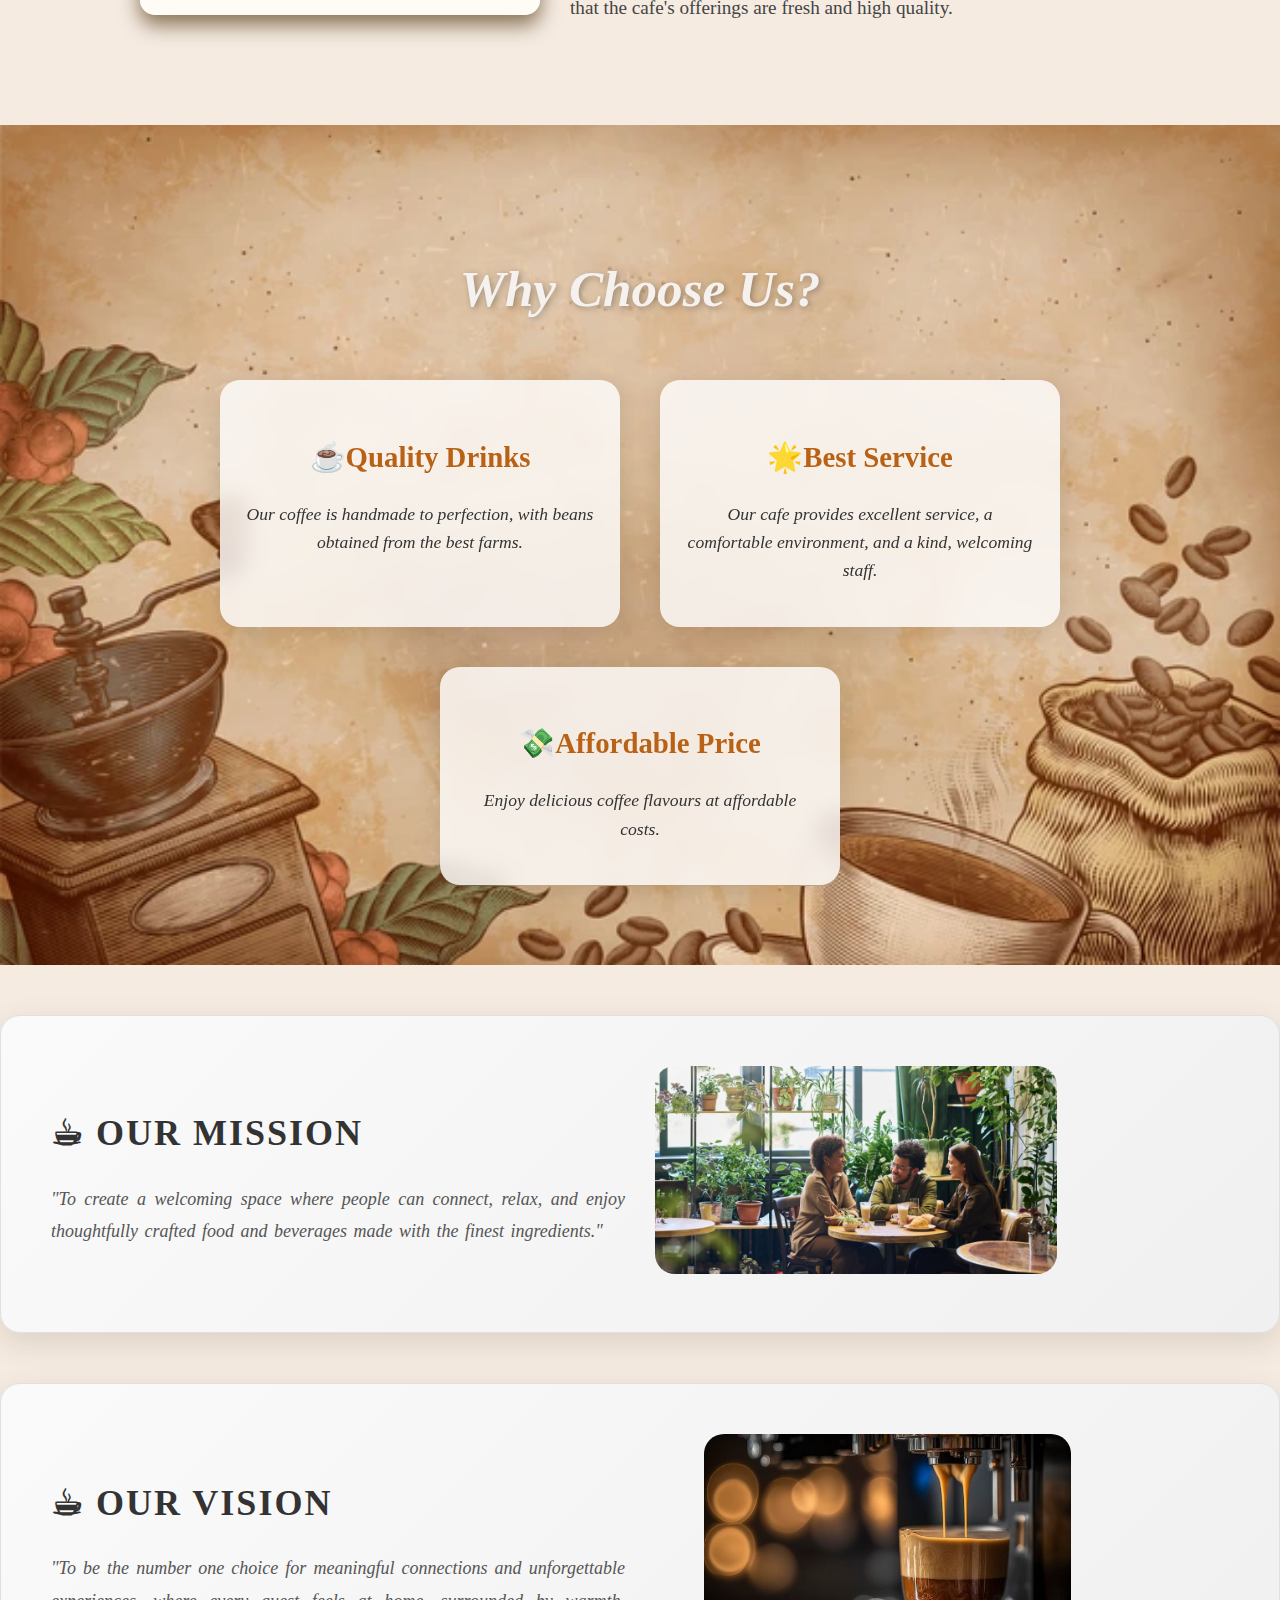
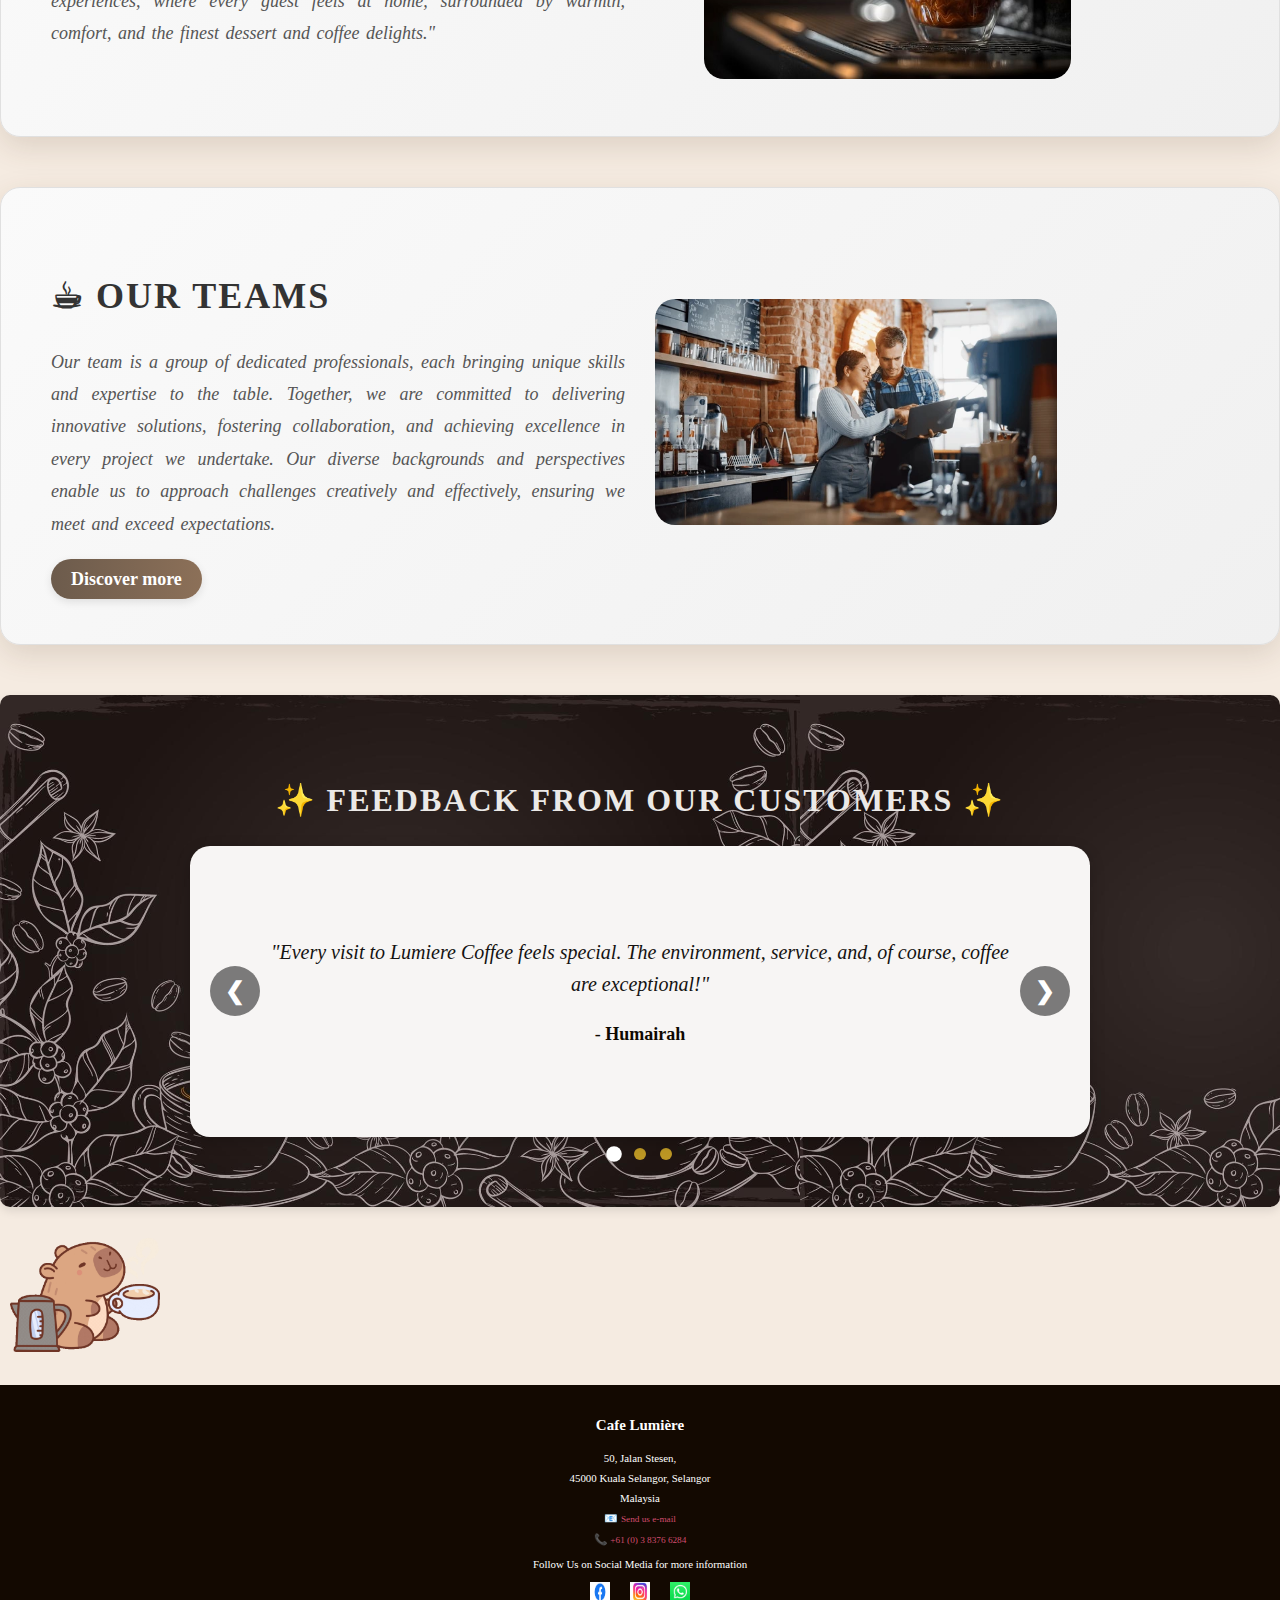
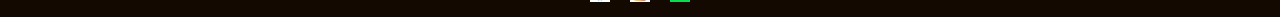
==== commit abf3fedd: "Add files via upload" ====
--- a/aboutus.html
+++ b/aboutus.html
@@ -4,516 +4,41 @@
     <meta charset="UTF-8">
     <meta name="viewport" content="width=device-width, initial-scale=1.0">
     <title>About Us - Café</title>
-    <style>
-       
-        body {
-            font-family: 'Poppins',arial, sans-serif;
-            margin: 0;
-            padding: 0;
-            background-color: #f9f7f3;
-            color: #333;
-            line-height: 1.6;
-        }
-        
-        .header {
-            text-align: center;
-            padding: 60px 20px;
-            background: linear-gradient(to right, #6c5b4c, #8c7058);
-            color: #fff;
-           
-        }
-        .header h1 {
-            font-size: 3.5em;
-            margin: 0;
-            text-transform: uppercase;
-            letter-spacing: 2px;
-        }
-        .header p {
-            font-size: 1.3em;
-            margin-top: 10px;
-            font-style: italic;
-            color: #e1cebdc7;
-        }
-
-        
-        .about-container {
-            max-width: 1000px;
-            margin: 60px auto;
-            padding: 0 20px;
-         
-        }
-        .about-row {
-            display: flex;
-            flex-wrap: wrap;
-            gap: 30px;
-            align-items: center;
-        }
-        .about-col {
-            flex: 1 1 45%;
-            position: relative;
-        }
-        .about-text h2 {
-            font-size: 2.8em;
-            color: #6c5b4c;
-            margin-bottom: 20px;
-            text-transform: capitalize;
-        }
-        .about-text p {
-            font-size: 1.1em;
-            margin-bottom: 20px;
-            text-align: justify;
-        }
-        .about-text button {
-            padding: 12px 30px;
-            background: linear-gradient(to right, #6c5b4c, #8c7058);
-            color: #fff;
-            border: none;
-            border-radius: 30px;
-            font-size: 1em;
-            cursor: pointer;
-            transition: background 0.3s;
-        }
-        .about-text button:hover {
-            background: linear-gradient(to left, #6c5b4c, #8c7058);
-        }
-        .about-image img {
-            width: 100%;
-            border-radius: 15px;
-            box-shadow: 0 10px 20px rgba(79, 51, 13, 0.66);
-        }
-                
-        .about-image img {
-            animation: fadeIn 1.5s ease-in-out;
-        }
-        @keyframes fadeIn {
-            from {
-                opacity: 0;
-                transform: scale(0.9);
-            }
-            to {
-                opacity: 1;
-                transform: scale(1);
-            }
-        }
-        
-        .logo-container {
-            max-width: 1000px;
-            margin: 60px auto;
-            padding: 20px;
-            font-family: 'Arial', sans-serif;
-        }
-
-        .logo-row {
-            display: flex;
-            flex-wrap: wrap;
-            gap: 30px;
-            align-items: flex-start;
-        }
-
-        .logo-text {
-            flex: 1 1 55%;
-            position: relative;
-            padding-right: 20px;
-        }
-
-        .logo-text h2 {
-            font-size: 2.8em;
-            color: #6c5b4c;
-            margin-bottom: 20px;
-            text-transform: capitalize;
-            font-weight: bold;
-        }
-
-        .logo-text ul {
-            list-style:disc;
-            padding: 0;
-        }
-
-        .logo-text li {
-            font-size: 1.2em;
-            margin-bottom: 20px;
-            text-align: justify;
-            line-height: 1.8em;
-            color: #444;
-        }
-
-        .logo-image {
-            flex: 1 1 40%;
-        }
-
-        .logo-image img {
-            width: 100%;
-            border-radius: 15px;
-            box-shadow: 0 10px 20px rgba(79, 51, 13, 0.66);
-        }
-
-        a {
-            text-decoration: none;
-        }
-                
-        .logo-image img {
-            animation: fadeIn 1.5s ease-in-out;
-        }
-        @keyframes fadeIn {
-            from {
-                opacity: 0;
-                transform: scale(0.9);
-            }
-            to {
-                opacity: 1;
-                transform: scale(1);
-            }
-        }
-        
-
-       
-        .features {
-        background:#c4a88fba;
-        padding: 80px 30px;
-        text-align: center;
-        background-size: cover;
-        background-position: center;
-        color: #fff;
-        font-family: 'Roboto', sans-serif;
-        }
-
-        .features h2 {
-            font-size: 3.2em;
-            font-weight: 700;
-            margin-bottom: 50px;
-            color: #f4f1ee;
-            text-shadow: 2px 2px 6px rgba(0, 0, 0, 0.3);
-        }
-
-        .features-row {
-            display: flex;
-            flex-wrap: wrap;
-            justify-content: center;
-            gap: 40px;
-        }
-
-        .feature {
-            flex: 1 1 30%;
-            max-width: 350px;
-            padding: 25px;
-            border-radius: 20px;
-            background: rgba(255, 255, 255, 0.8);
-            box-shadow: 0 4px 25px rgba(0, 0, 0, 0.1);
-            text-align: center;
-            transition: transform 0.3s, box-shadow 0.3s, background-color 0.3s;
-            backdrop-filter: blur(10px);
-        }
-
-        .feature:hover {
-            transform: translateY(-15px);
-            box-shadow: 0 8px 30px rgba(0, 0, 0, 0.3);
-            background-color: rgba(255, 255, 255, 0.9);
-        }
-
-        .feature h3 {
-            font-size: 1.8em;
-            color: #b96115;
-            margin-bottom: 20px;
-            font-weight: 600;
-        }
-
-        .feature p {
-            font-size: 1.1em;
-            line-height: 1.6;
-            color: #333;
-            margin-top: 10px;
-        }
-
-        @media (max-width: 768px) {
-            .feature {
-                flex: 1 1 45%;
-            }
-        }
-
-        @media (max-width: 480px) {
-            .feature {
-                flex: 1 1 100%;
-            }
-        }
-        
- 
-    .slideshow-container {
-            position: relative;
-            background:#daa97f;
-            border-radius: 20px;
-            box-shadow: 0 4px 15px rgba(0, 0, 0, 0.2);
-            overflow: hidden;
-            max-width: 900px;
-            margin: 5px auto;
-        }
-
-        .mySlides {
-            display: none;
-            padding: 70px;
-            text-align: center;
-            font-family: 'Georgia', serif;
-            color: #ffffff;
-            animation: fadeIn 1s ease-in-out;
-        }
-
-        @keyframes fadeIn {
-            from { opacity: 0; }
-            to { opacity: 1; }
-        }
-
-        .prev, .next {
-            cursor: pointer;
-            position: absolute;
-            top: 50%;
-            width: 50px;
-            height: 50px;
-            margin-top: -25px;
-            background-color: rgba(0, 0, 0, 0.5);
-            color: #ffffff;
-            border: none;
-            border-radius: 50%;
-            font-weight: bold;
-            font-size: 24px;
-            user-select: none;
-            display: flex;
-            align-items: center;
-            justify-content: center;
-            transition: background-color 0.3s ease;
-        }
-
-        .prev:hover, .next:hover {
-            background-color: #ffffff;
-            color: #000000;
-        }
-
-
-        .next {
-            right: 20px;
-        }
-
-        .prev {
-            left: 20px;
-        }
-
-        .dot-container {
-            text-align: center;
-        
-        }
-
-        .dot {
-            
-            cursor: pointer;
-            height: 12px;
-            width: 12px;
-            margin: 0 5px;
-            background-color: rgba(228, 184, 41, 0.8);
-            border-radius: 50%;
-            display: inline-block;
-            transition: transform 0.3s ease, background-color 0.3s ease;
-        }
-
-        .active, .dot:hover {
-            background-color: #ffffff;
-            transform: scale(1.3);
-        }
-
-        p {
-            font-style:normal;
-            font-size: 20px;
-        }
-
-        .customer {
-            color: #e6e8ff;
-            font-size: 18px;
-            margin-top: 10px;
-            display: block;
-        }
-        .feedback-section {
-        background-color: #f3e8d5b5; 
-        padding: 40px 20px; 
-        border-radius: 10px;
-        box-shadow: 0px 4px 10px rgba(0, 0, 0, 0.1);
-       }
-
-        .feedback-title { 
-            text-align: center;
-            font-size: 32px;
-            font-weight: bold;
-            color: #b99660;
-            margin-top: 40px;
-            margin-bottom: 20px;
-            text-transform: uppercase;
-            letter-spacing: 2px;
-            font-family: 'Roboto', sans-serif;
-
-     }
-     .bottom-right-gif {
-             position:static; 
-             bottom: 0; 
-             left: 0; 
-             width: 150px; 
-             height: auto;
-             margin: 10px;            
-        }  
-    
-    
-    .team-section, .vision-section,.mission-section {
-        display: flex;
-        align-items: center;
-        justify-content: space-between;
-        padding: 50px;
-        background: linear-gradient(135deg, #fafafa, #f0f0f0);
-        border: 1px solid #e0e0e0;
-        box-shadow: 0px 10px 30px rgba(90, 63, 35, 0.15);
-        margin: 50px auto;
-        border-radius: 20px;
-        max-width: 1200px;
-    }
-
-    .team-content, .vision-content, .mission-content {
-        flex: 1;
-        padding-right: 30px;
-        animation: fadeIn 1.5s ease;
-    }
-
-    .team-content h2, .vision-content h2, .mission-content h2 {
-        font-size: 36px;
-        font-weight: bold;
-        color: #333;
-        margin-bottom: 20px;
-        text-transform: uppercase;
-        letter-spacing: 2px;
-    }
-
-    .team-content p, .vision-content p, .mission-content p {
-        font-size: 18px;
-        color: #555;
-        line-height: 1.8;
-        margin-bottom: 25px;
-        text-align: justify;
-        word-spacing: 2px;
-    }
-
-    .discover-link {
-        font-size: 18px;
-        color: #1e90ff;
-        text-decoration: none;
-        font-weight: bold;
-        padding: 10px 20px;
-        background-color: #f0f0f0;
-        border-radius: 5px;
-        box-shadow: 0px 3px 8px rgba(0, 0, 0, 0.1);
-        transition: all 0.3s ease;
-    }
-
-    .discover-link:hover {
-        background-color: #1e90ff;
-        color: #fff;
-        box-shadow: 0px 5px 15px rgba(30, 144, 255, 0.4);
-    }
-
-    .team-image, .vision-image, .mission-image {
-        flex: 1;
-        display: flex;
-        justify-content: flex-end; 
-        animation: slideIn 1.5s ease;
-    }
-
-    .team-image img, .vision-image img, .mission-image img {
-        max-width: 70%;
-        height: auto;
-        max-height: 350px;
-        border-radius: 20px;
-        transition: transform 0.3s ease, box-shadow 0.3s ease;
-        object-fit: cover;
-    }
-
-    .team-image img:hover, .vision-image img:hover, .mission-image img:hover {
-        transform: scale(1.05);
-        box-shadow: 0px 10px 25px rgba(0, 0, 0, 0.2);
-    }
-
-    @keyframes fadeIn {
-        from {
-            opacity: 0;
-            transform: translateX(-30px);
-        }
-        to {
-            opacity: 1;
-            transform: translateX(0);
-        }
-    }
-
-    footer {
-  text-align: center;
-  padding: 15px; 
-  background: #333;
-  color: #fff;
-  font-size: 0.8em;
-  line-height: 1.4; 
-}
-
-footer a {
-  color: #d14d6e;
-  text-decoration: none;
-  font-size: 0.85em;
-}
-
-.social-media img {
-  width: 20px; 
-  height: 20px;
-  margin: 0 8px; 
-  vertical-align: middle;
-}
-
-.info p {
-  margin: 5px 0; 
-  font-size: 0.85em; 
-}
-
-.center p {
-  margin: 10px 0;
-  font-size: 0.85em; 
-}
-
-    
-    </style>
+    <link rel="stylesheet" href="aboutus.css">
 </head>
 <body>
-
-    
     <section class="header">
         <h1>About Us</h1>
         <p>“Where Beans Become Dreams”</p>
     </section>
 
-  
     <section class="about-container">
         <div class="about-row">
             <div class="about-col about-text">
-                <h2>Welcome to Our Cafe Lumiere</h2>
-                <p>"Welcome to Café Lumiere, where the soothing scent of freshly made coffee blends with the soft glow of nice conversations. We are a heaven for coffee fanatics, food lovers, and dreamers alike, and we want to make every visit enjoyable."</p>
-                <p>Lumiere, which means 'light', reflects our desire to create welcoming environments in which people may interact, relax, and have fun. We began the business in 2024, and our first location is in Kuala Selangor. We decided to operate this business because we want people to enjoy good coffee throughout their day.</p>
-                <p>The founder of Café Lumiere, CEO Adlina Binti Amran, pursued her studies in Business Management at the University of Birmingham.</p>
-                <p>With almost 39,000 cups sold, we want to express our deepest appreciation to our loyal consumers for making this possible. Your continuous passion and support motivate us to maintain our commitment to quality, ensuring Lumiere Coffee continues your first choice.</p>
+                <h2><i>Welcome to Our Cafe Lumiere</i></h2>
+                <p>"Welcome to <strong>Café Lumiere</strong>, where the soothing scent of freshly made coffee blends with the soft glow of nice conversations. We are a heaven for coffee fanatics, food lovers, and dreamers alike, and we want to make every visit enjoyable."</p>
+                <p>Lumiere, which means <em>'light'</em>, reflects our desire to create welcoming environments in which people may interact, relax, and have fun. We began the business in 2024, and our first location is in <i>Kuala Selangor.</i> We decided to operate this business because we want people to enjoy good coffee throughout their day.</p>
+                <p>The founder of Café Lumiere, <strong>CEO Adlina Binti Amran</strong>, pursued her studies in Business Management at the <i>University of Birmingham.</i></p>
+                <p>With almost <strong>39,000 cups sold,</strong> we want to express our deepest appreciation to our loyal consumers for making this possible. Your continuous passion and support motivate us to maintain our commitment to quality, ensuring Lumiere Coffee continues your first choice.</p>
                 <a href="data.html" class="explore-more">
-                    <button>Explore More</button>
+                    <button style="font-family: 'Times New Roman', Times, serif;"><b>Explore More</b></button>
                 </a>
             </div>
             <div class="about-col about-image">
-               <a href="images cafe/cafe 2.jpg"> <img src="images cafe/cafe 2.jpg" alt="Cafe Image"></a>
+               <a href="images/cafe 2.jpg" target="_blank"> 
+                <img src="images/cafe 2.jpg" alt="Cafe Image"></a>
             </div>
         </div>
     </section>
     <section class="logo-container">
         <div class="logo-row">
             <div class="logo-image">
-                <a href="images cafe/logo.jpg">
-                    <img src="images cafe/logo.jpg" alt="Logo Image">
+                <a href="images/logo.jpg" target="_blank">
+                    <img src="images/logo.jpg" alt="Logo Image">
                 </a>
             </div>
             <div class="logo-text">
-                <h2>🍪About Logo</h2>
+                <h2><i>🍪About Logo</i></h2>
                 <ul>
                     <li>The coffee cup in the center represents the cafe's heart: great coffee. The steam coming from the cup offers warmth and a sense of calm, encouraging customers to enjoy a soothing beverage.</li>
                     <li>The brown colors express coffee's natural, organic nature, creating a sense of warmth and honesty.</li>
@@ -522,22 +47,21 @@
             </div>
         </div>
     </section>
-
    
     <section class="features">
-        <h2>Why Choose Us?</h2>
+        <h2><i>Why Choose Us?</i></h2>
         <div class="features-row">
             <div class="feature">
                 <h3>☕Quality Drinks</h3>
-                <p>Our coffee is handmade to perfection, with beans obtained from the best farms.</p>
+                <p><i>Our coffee is handmade to perfection, with beans obtained from the best farms.</i></p>
             </div>
             <div class="feature">
                 <h3>🌟Best Service</h3>
-                <p>Our cafe provides excellent service, a comfortable environment, and a kind, welcoming staff.</p>
+                <p><i>Our cafe provides excellent service, a comfortable environment, and a kind, welcoming staff.</i></p>
             </div>
             <div class="feature">
                 <h3>💸Affordable Price</h3>
-                <p>Enjoy delicious coffee flavours at affordable costs.</p>
+                <p><i>Enjoy delicious coffee flavours at affordable costs.</i></p>
             </div>
         </div>
     </section>
@@ -545,55 +69,55 @@
     <section class="mission-section">
         <div class="mission-content">
             <h2>☕︎ OUR MISSION</h2>
-            <p>"To create a welcoming space where people can connect, relax, and enjoy thoughtfully crafted food and beverages made with the finest ingredients."</p>
+            <p><i>"To create a welcoming space where people can connect, relax, and enjoy thoughtfully crafted food and beverages made with the finest ingredients."</i></p>
           
         </div>
         <div class="mission-image">
-            <img src="images cafe/cafe 3.webp" alt="Coffee Process">
+            <a href="images/cafe 3.webp" target="_blank">
+            <img src="images/cafe 3.webp" alt="Coffee Process"></a>
         </div>
     </section>
 
     <section class="vision-section">
         <div class="vision-content">
             <h2>☕︎ OUR vision</h2>
-            <p>"To be the number one choice for meaningful connections and unforgettable experiences, where every guest feels at home, surrounded by warmth, comfort, and the finest dessert and coffee delights."</p>
+            <p><i>"To be the number one choice for meaningful connections and unforgettable experiences, where every guest feels at home, surrounded by warmth, comfort, and the finest dessert and coffee delights."</i></p>
         </div>
         <div class="vision-image">
-            <img src="images cafe/coffee2.jpg" alt="Coffee Process">
+            <a href="images/coffee2.jpg" target="_blank">
+            <img src="images/coffee2.jpg" alt="Coffee Process" href="images/coffee2.jpg"></a>
         </div>
     </section>
 
     <section class="team-section">
         <div class="team-content">
             <h2>☕︎ OUR TEAMS</h2>
-            <p>Our team is a group of dedicated professionals, each bringing unique skills and expertise to the table. Together, we are committed to delivering innovative solutions, fostering collaboration, and achieving excellence in every project we undertake. Our diverse backgrounds and perspectives enable us to approach challenges creatively and effectively, ensuring we meet and exceed expectations.</p>
-            <a href="teams.html" class="discover-link">Discover more</a>
+            <p><i>Our team is a group of dedicated professionals, each bringing unique skills and expertise to the table. Together, we are committed to delivering innovative solutions, fostering collaboration, and achieving excellence in every project we undertake. Our diverse backgrounds and perspectives enable us to approach challenges creatively and effectively, ensuring we meet and exceed expectations.</i></p>
+            <a href="teams.html" class="discover-link" style="font-family: 'Times New Roman', Times, serif;"><strong> Discover more</strong></a>
         </div>
         <div class="vision-image">
-            <img src="images cafe/cafe team.webp" alt="Coffee Process">
-        </div>
-    </section>
-
-
+            <a href="images/cafe team.webp" target="_blank">
+            <img src="images/cafe team.webp" alt="Coffee Process"></a>
+        </div>
+    </section>
 
 <section class="feedback-section">
-<div class="feedback-title">✨ Feedback from our Customers ✨</div>
+<div class="feedback-title" style="font-family: 'Times New Roman', Times, serif;" style="color: aliceblue;">✨ Feedback from our Customers ✨</div>
 <div class="slideshow-container">
 
     <div class="mySlides"> 
-        <p>Every visit to Lumiere Coffee feels special. The environment, service, and, of course, coffee are exceptional!</p>
-        <p class="customer">- Humairah</p>
+      <p style="color: rgb(20, 18, 17);"><i>"Every visit to Lumiere Coffee feels special. The environment, service, and, of course, coffee are exceptional!"</i></p>
+       <p class="customer">- <strong>Humairah</strong></p>
       </div>
       
-    
     <div class="mySlides">
-      <p>I come here to work, and my surroundings is ideal for productivity. Great Wi-Fi, and even better coffee!</p>
-      <p class="customer">- Arif </p>
+      <p style="color: rgb(20, 18, 17);" ><i>"I come here to work, and my surroundings is ideal for productivity. Great Wi-Fi, and even better coffee!"</i></p>
+      <p class="customer">- <strong>Arif</strong></p>
     </div>
     
     <div class="mySlides">
-      <p>Great coffee and reasonably priced food. Lumiere Coffee really cares about its consumers!</p>
-      <p class="customer">- Lee </p>
+      <p style="color: rgb(20, 18, 17);"  ><i>"Great coffee and reasonably priced food. Lumiere Coffee really cares about its consumers!"</i></p>
+      <p class="customer">- <strong>Lee</strong></p>
     </div>
     
     <a class="prev" onclick="plusSlides(-1)">❮</a>
@@ -640,12 +164,12 @@
     </script>  
     
     <div>
-        <img src="images cafe/coffee gif.gif" alt="Cute animation" class="bottom-right-gif">
+        <img src="images/coffee gif.gif" alt="Cute animation" class="bottom-right-gif">
     </div>
 
     <footer> 
         <div class="info"> 
-            <h3>Lumière Cafe</h3> 
+            <h3>Cafe Lumière </h3> 
             <p>50, Jalan Stesen,</p> 
             <p>45000 Kuala Selangor, Selangor </p> 
             <p>Malaysia</p> 
@@ -658,18 +182,13 @@
         </div> 
       
         <div class="social-media"> 
-            <a href="https://facebook.com" target="_blank"><img src="images cafe/facebook.png" alt="Facebook"></a> 
-            <a href="https://www.instagram.com/sweet_batikluxe/" target="_blank"><img src="images cafe/instagram.jpg" alt="Instagram"></a> 
-            <a href="https://wa.link/0578p9" target="_blank"><img src="images cafe/icon whatsapp.png" alt="Whatsapp"></a> 
+            <a href="https://facebook.com" target="_blank"><img src="images/facebook (1).png" alt="Facebook"></a> 
+            <a href="https://www.instagram.com/sweet_batikluxe/" target="_blank"><img src="images/instagram.jpg" alt="Instagram"></a> 
+            <a href="https://wa.link/0578p9" target="_blank"><img src="images/icon whatsapp.png" alt="Whatsapp"></a> 
         </div> 
       </div> 
-      
-      <footer> 
-        &copy; <span id="year"></span> Lumière Cafe. All rights reserved.
-      </footer> 
-      
+       
       <script> 
-        // Smooth scrolling for navigation links 
         document.querySelectorAll('nav a').forEach(anchor => { 
             anchor.addEventListener('click', function(e) { 
                 e.preventDefault(); 
@@ -678,8 +197,7 @@
                 }); 
             }); 
         }); 
-      
-        // Form validation 
+
         document.getElementById('contactForm').addEventListener('submit', function(e) { 
             e.preventDefault(); 
             const name = this.name.value.trim(); 
@@ -694,8 +212,7 @@
             alert('Thank you for contacting us!'); 
             this.reset(); 
         }); 
-      
-        // Set the dynamic year in the footer 
+
         document.getElementById('year').textContent = new Date().getFullYear(); 
       </script>
       </footer>
--- a/aboutus.css
+++ b/aboutus.css
@@ -0,0 +1,427 @@
+body {
+    font-family: 'Poppins',arial, sans-serif;
+    margin: 0;
+    padding: 0;
+    background: #f5ebe1;
+    color: #333;
+    line-height: 1.6;
+}
+.header {
+    font-family: 'Times New Roman', Times, serif;
+    text-align: center;
+    padding: 60px 20px;
+    background-image: url(images/background6.jpg);
+    color: #fff;
+}
+.header h1 {
+    font-size: 3.5em;
+    margin: 0;
+    text-transform: uppercase;
+    letter-spacing: 2px;
+}
+.header p {
+    font-family: 'Times New Roman', Times, serif;
+    font-size: 1.3em;
+    margin-top: 10px;
+    font-style: italic;
+    color: #e1cebdc7;
+}
+.about-container {
+    max-width: 1000px;
+    margin: 60px auto;
+    padding: 0 20px;
+}
+.about-row {
+    display: flex;
+    flex-wrap: wrap;
+    gap: 30px;
+    align-items: center;
+}
+.about-col {
+    flex: 1 1 45%;
+    position: relative;
+}
+.about-text h2 {
+    font-size: 2.8em;
+    color: #6c5b4c;
+    margin-bottom: 20px;
+    text-transform: capitalize;
+}
+.about-text p {
+    font-size: 1.1em;
+    margin-bottom: 20px;
+    text-align: justify;
+}
+.about-text button {
+    padding: 12px 30px;
+    background: linear-gradient(to right, #6c5b4c, #8c7058);
+    color: #fff;
+    border: none;
+    border-radius: 30px;
+    font-size: 1em;
+    cursor: pointer;
+    transition: background 0.3s;
+}
+.about-text button:hover {
+    background: linear-gradient(to left, #6c5b4c, #8c7058);
+}
+.about-image img {
+    width: 100%;
+    border-radius: 15px;
+    box-shadow: 0 10px 20px rgba(79, 51, 13, 0.66);
+}
+.about-image img {
+    animation: fadeIn 1.5s ease-in-out;
+}
+@keyframes fadeIn {
+    from {
+        opacity: 0;
+        transform: scale(0.9);
+    }
+    to {
+        opacity: 1;
+        transform: scale(1);
+    }
+}
+.logo-container {
+    max-width: 1000px;
+    margin: 60px auto;
+    padding: 20px;
+    font-family: 'Arial', sans-serif;
+}
+.logo-row {
+    display: flex;
+    flex-wrap: wrap;
+    gap: 30px;
+    align-items: flex-start;
+}
+.logo-text {
+    flex: 1 1 55%;
+    position: relative;
+    padding-right: 20px;
+}
+.logo-text h2 {
+    font-size: 2.8em;
+    color: #6c5b4c;
+    margin-bottom: 20px;
+    text-transform: capitalize;
+    font-weight: bold;
+}
+.logo-text ul {
+    list-style:disc;
+    padding: 0;
+}
+.logo-text li {
+    font-size: 1.2em;
+    margin-bottom: 20px;
+    text-align: justify;
+    line-height: 1.8em;
+    color: #444;
+}
+.logo-image {
+    flex: 1 1 40%;
+}
+.logo-image img {
+    width: 100%;
+    border-radius: 15px;
+    box-shadow: 0 10px 20px rgba(79, 51, 13, 0.66);
+}
+a {
+    text-decoration: none;
+}
+.logo-image img {
+    animation: fadeIn 1.5s ease-in-out;
+}
+    @keyframes fadeIn {
+        from {
+            opacity: 0;
+            transform: scale(0.9);
+        }
+        to {
+            opacity: 1;
+            transform: scale(1);
+        }
+}
+.features {
+    background-image: url(images/background7.webp);
+    background-size: cover;
+    padding: 80px 30px;
+    text-align: center;
+    background-size: cover;
+    background-position: center;
+    color: #fff;
+    font-family: 'Roboto', sans-serif;
+}
+.features h2 {
+    font-size: 3.2em;
+    font-weight: 700;
+    margin-bottom: 50px;
+    color: #f4f1ee;
+    text-shadow: 2px 2px 6px rgba(0, 0, 0, 0.3);
+}
+.features-row {
+    display: flex;
+    flex-wrap: wrap;
+    justify-content: center;
+    gap: 40px;
+}
+.feature {
+    flex: 1 1 30%;
+    max-width: 350px;
+    padding: 25px;
+    border-radius: 20px;
+    background: rgba(255, 255, 255, 0.8);
+    box-shadow: 0 4px 25px rgba(0, 0, 0, 0.1);
+    text-align: center;
+    transition: transform 0.3s, box-shadow 0.3s, background-color 0.3s;
+    backdrop-filter: blur(10px);
+}
+.feature:hover {
+    transform: translateY(-15px);
+    box-shadow: 0 8px 30px rgba(0, 0, 0, 0.3);
+    background-color: rgba(255, 255, 255, 0.9);
+}
+.feature h3 {
+    font-size: 1.8em;
+    color: #b96115;
+    margin-bottom: 20px;
+    font-weight: 600;
+}
+.feature p {
+    font-size: 1.1em;
+    line-height: 1.6;
+    color: #333;
+    margin-top: 10px;
+}
+@media (max-width: 768px) {
+    .feature {
+        flex: 1 1 45%;
+    }
+}
+@media (max-width: 480px) {
+    .feature {
+        flex: 1 1 100%;
+    }
+}
+.slideshow-container {
+    position: relative;
+    background:#f7f5f4;
+    border-radius: 20px;
+    box-shadow: 0 4px 15px rgba(0, 0, 0, 0.2);
+    overflow: hidden;
+    max-width: 900px;
+    margin: 5px auto;
+}
+.mySlides {
+    display: none;
+    padding: 70px;
+    text-align: center;
+    font-family: 'Georgia', serif;
+    color: #ffffff;
+    animation: fadeIn 1s ease-in-out;
+}
+@keyframes fadeIn {
+    from { opacity: 0; }
+    to { opacity: 1; }
+}
+.prev, .next {
+    cursor: pointer;
+    position: absolute;
+    top: 50%;
+    width: 50px;
+    height: 50px;
+    margin-top: -25px;
+    background-color: rgba(0, 0, 0, 0.5);
+    color: #ffffff;
+    border: none;
+    border-radius: 50%;
+    font-weight: bold;
+    font-size: 24px;
+    user-select: none;
+    display: flex;
+    align-items: center;
+    justify-content: center;
+    transition: background-color 0.3s ease;
+}
+.prev:hover, .next:hover {
+    background-color: #ffffff;
+    color: #000000;
+}
+.next {
+    right: 20px;
+    }
+.prev {
+    left: 20px;
+}
+.dot-container {
+    text-align: center;
+}
+.dot {
+    cursor: pointer;
+    height: 12px;
+    width: 12px;
+    margin: 0 5px;
+    background-color: rgba(228, 184, 41, 0.8);
+    border-radius: 50%;
+    display: inline-block;
+    transition: transform 0.3s ease, background-color 0.3s ease;
+}
+.active, .dot:hover {
+    background-color: #ffffff;
+    transform: scale(1.3);
+}
+p {
+    font-style:normal;
+    font-size: 20px;
+}
+.customer {
+    color: #0f0901;
+    font-size: 18px;
+    margin-top: 10px;
+    display: block;
+}
+.feedback-section {
+    background-image: url(images/background6.jpg);
+    background-size: contain;
+    font-family: 'Times New Roman', Times, serif;
+    padding: 40px 20px; 
+    border-radius: 10px;
+    box-shadow: 0px 4px 10px rgba(0, 0, 0, 0.1);
+}
+.feedback-title { 
+    text-align: center;
+    font-family: 'Times New Roman', Times, serif;
+    font-size: 32px;
+    font-weight: bold;
+    color: #ebe9e7;
+    margin-top: 40px;
+    margin-bottom: 20px;
+    text-transform: uppercase;
+    letter-spacing: 2px;
+    font-family: 'Roboto', sans-serif;
+}
+.bottom-right-gif {
+    position:static; 
+    bottom: 0; 
+    left: 0; 
+    width: 150px; 
+    height: auto;
+    margin: 10px;            
+}  
+.team-section, .vision-section,.mission-section {
+    display: flex;
+    align-items: center;
+    justify-content: space-between;
+    padding: 50px;
+    background: linear-gradient(135deg, #fafafa, #f0f0f0);
+    border: 1px solid #e0e0e0;
+    box-shadow: 0px 10px 30px rgba(90, 63, 35, 0.15);
+    margin: 50px auto;
+    border-radius: 20px;
+    max-width: 1200px;
+}
+.team-content, .vision-content, .mission-content {
+    flex: 1;
+    padding-right: 30px;
+    animation: fadeIn 1.5s ease;
+}
+.team-content h2, .vision-content h2, .mission-content h2 {
+    font-size: 36px;
+    font-weight: bold;
+    color: #333;
+    margin-bottom: 20px;
+    text-transform: uppercase;
+    letter-spacing: 2px;
+}
+.team-content p, .vision-content p, .mission-content p {
+    font-size: 18px;
+    color: #555;
+    line-height: 1.8;
+    margin-bottom: 25px;
+    text-align: justify;
+    word-spacing: 2px;
+}
+.discover-link {
+    font-size: 18px;
+    color: #1e90ff;
+    text-decoration: none;
+    font-weight: bold;
+    padding: 10px 20px;
+    background: linear-gradient(to right, #6c5b4c, #8c7058);
+    color: #fff;
+    border-radius: 30px;
+    box-shadow: 0px 3px 8px rgba(0, 0, 0, 0.1);
+    transition: all 0.3s ease;
+}
+.discover-link:hover {
+    background-color: #1e90ff;
+    color: #fff;
+    box-shadow: 0px 5px 15px rgba(30, 144, 255, 0.4);
+}
+.team-image, .vision-image, .mission-image {
+    flex: 1;
+    display: flex;
+    justify-content: flex-end; 
+    animation: slideIn 1.5s ease;
+}
+.team-image img, .vision-image img, .mission-image img {
+    max-width: 70%;
+    height: auto;
+    max-height: 350px;
+    border-radius: 20px;
+    transition: transform 0.3s ease, box-shadow 0.3s ease;
+    object-fit: cover;
+}
+.team-image img:hover, .vision-image img:hover, .mission-image img:hover {
+    transform: scale(1.05);
+    box-shadow: 0px 10px 25px rgba(0, 0, 0, 0.2);
+}
+@keyframes fadeIn {
+    from {
+        opacity: 0;
+        transform: translateX(-30px);
+    }
+    to {
+        opacity: 1;
+        transform: translateX(0);
+    }
+}
+footer {
+   text-align: center;
+   padding: 15px; 
+   background-color: #130901;
+   color: #fff;
+   font-size: 0.8em;
+   line-height: 1.4; 
+}
+footer a {
+   color: #d14d6e;
+   text-decoration: none;
+   font-size: 0.85em;
+}
+.social-media img {
+  width: 20px; 
+  height: 20px;
+  margin: 0 8px; 
+  vertical-align: middle;
+}
+.info p {
+  margin: 5px 0; 
+  font-size: 0.85em; 
+}
+.center p {
+  margin: 10px 0;
+  font-size: 0.85em; 
+}
+h2{
+    font-family: 'Times New Roman', Times, serif;
+}
+h3{
+    font-family: 'Times New Roman', Times, serif;
+}
+p{
+    font-family: 'Times New Roman', Times, serif;
+}
+li{
+    font-family: 'Times New Roman', Times, serif;
+}